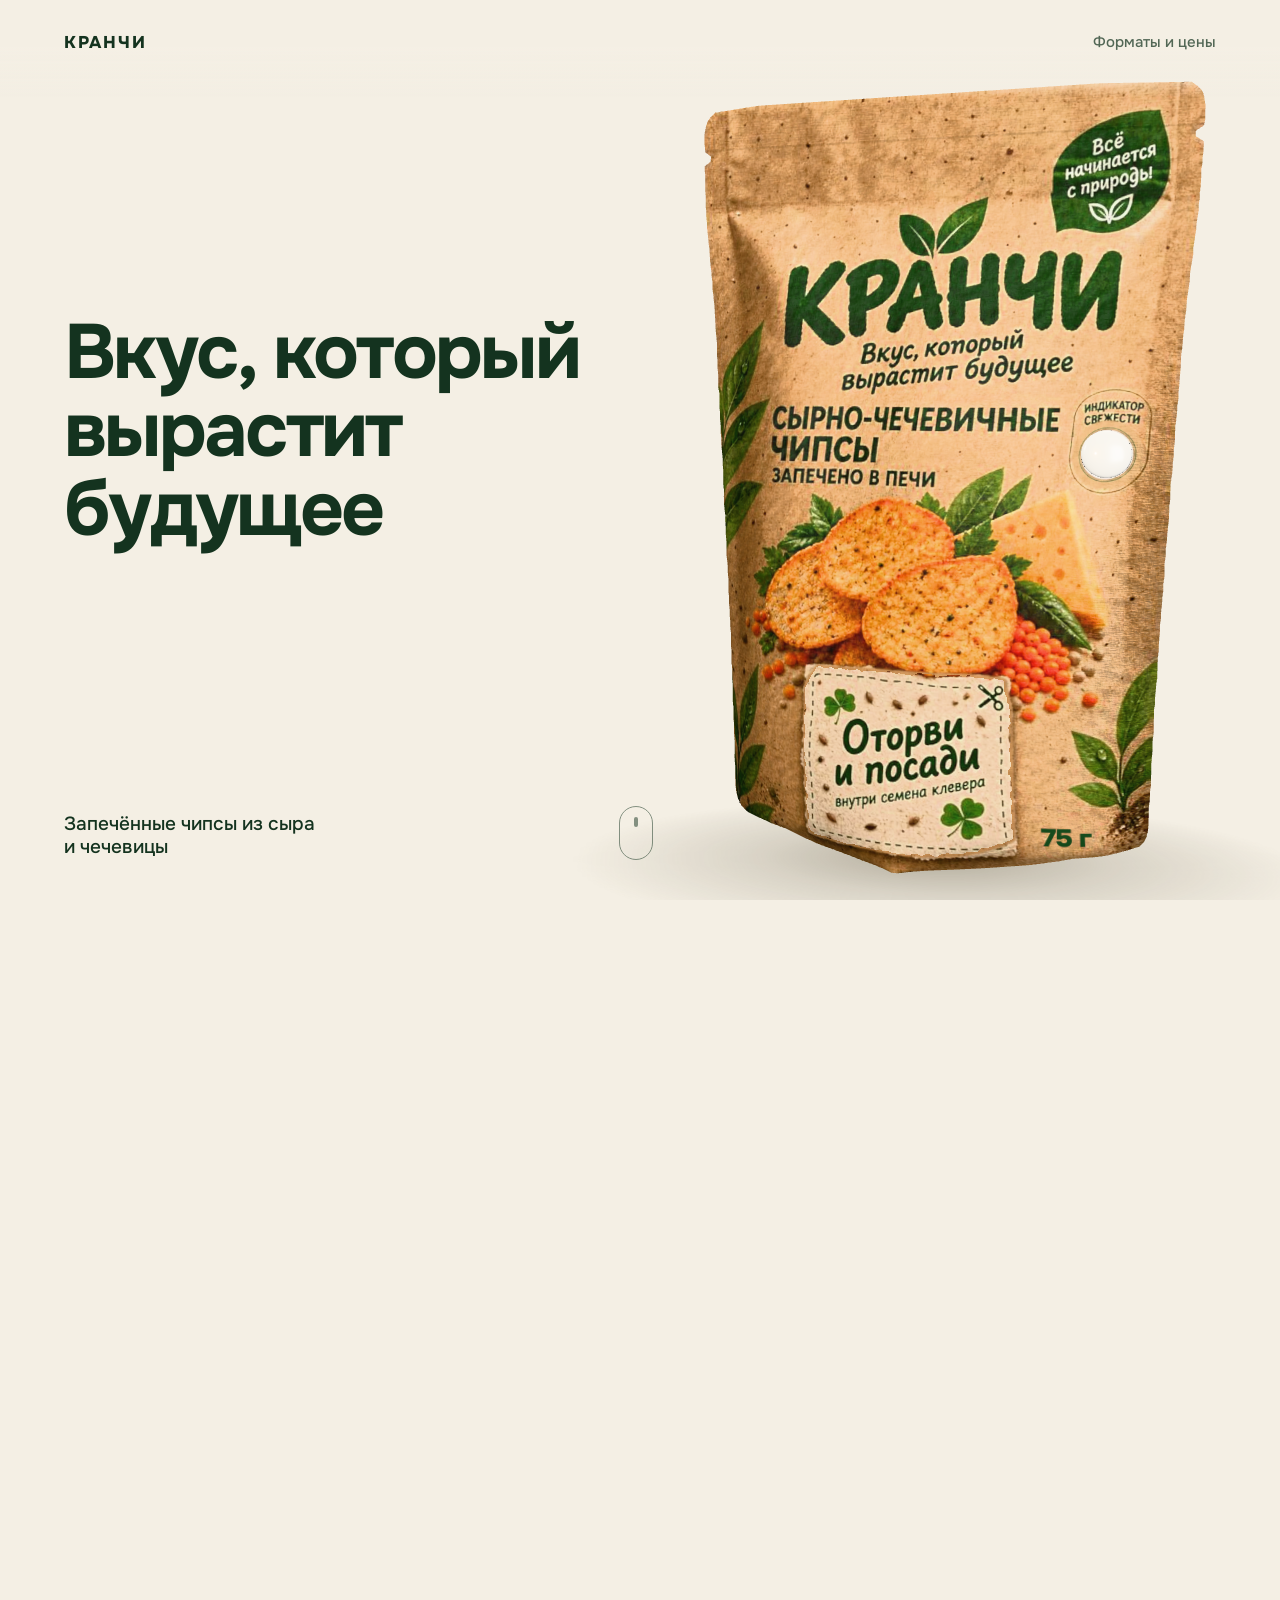
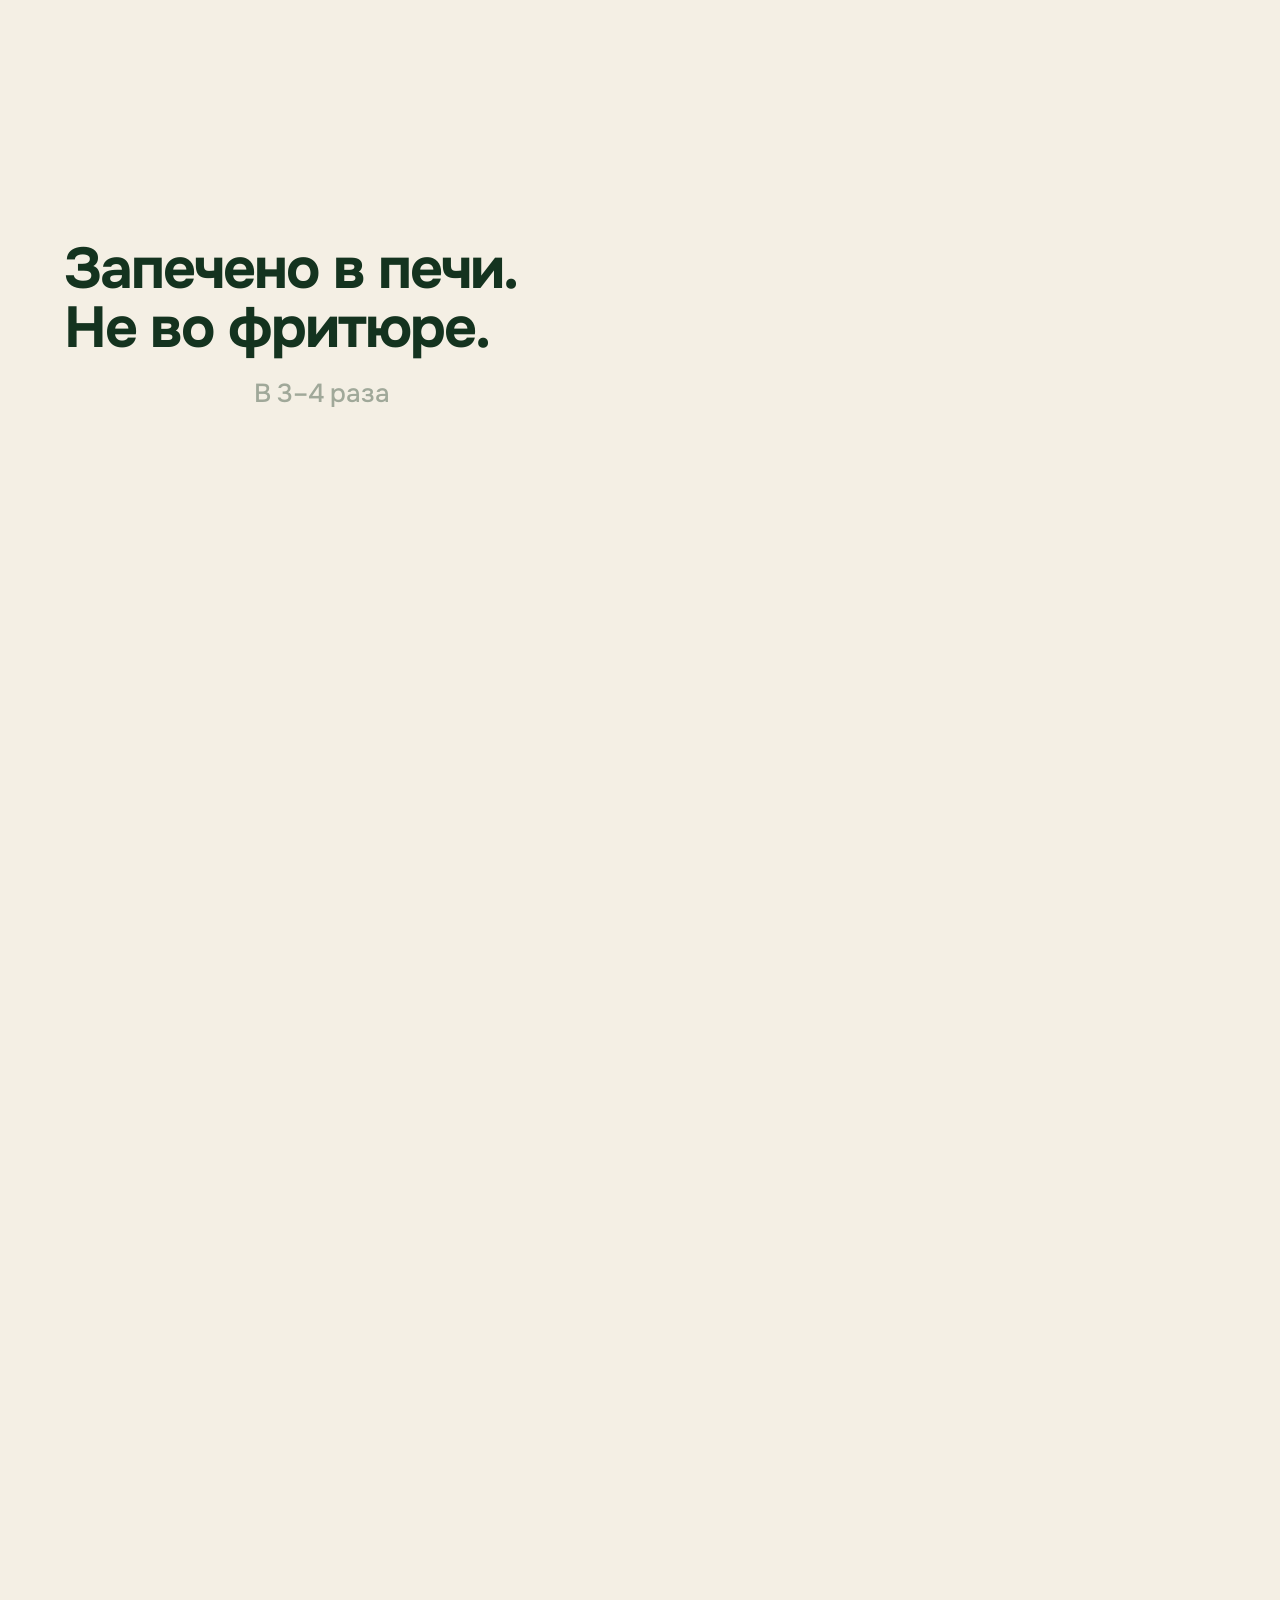
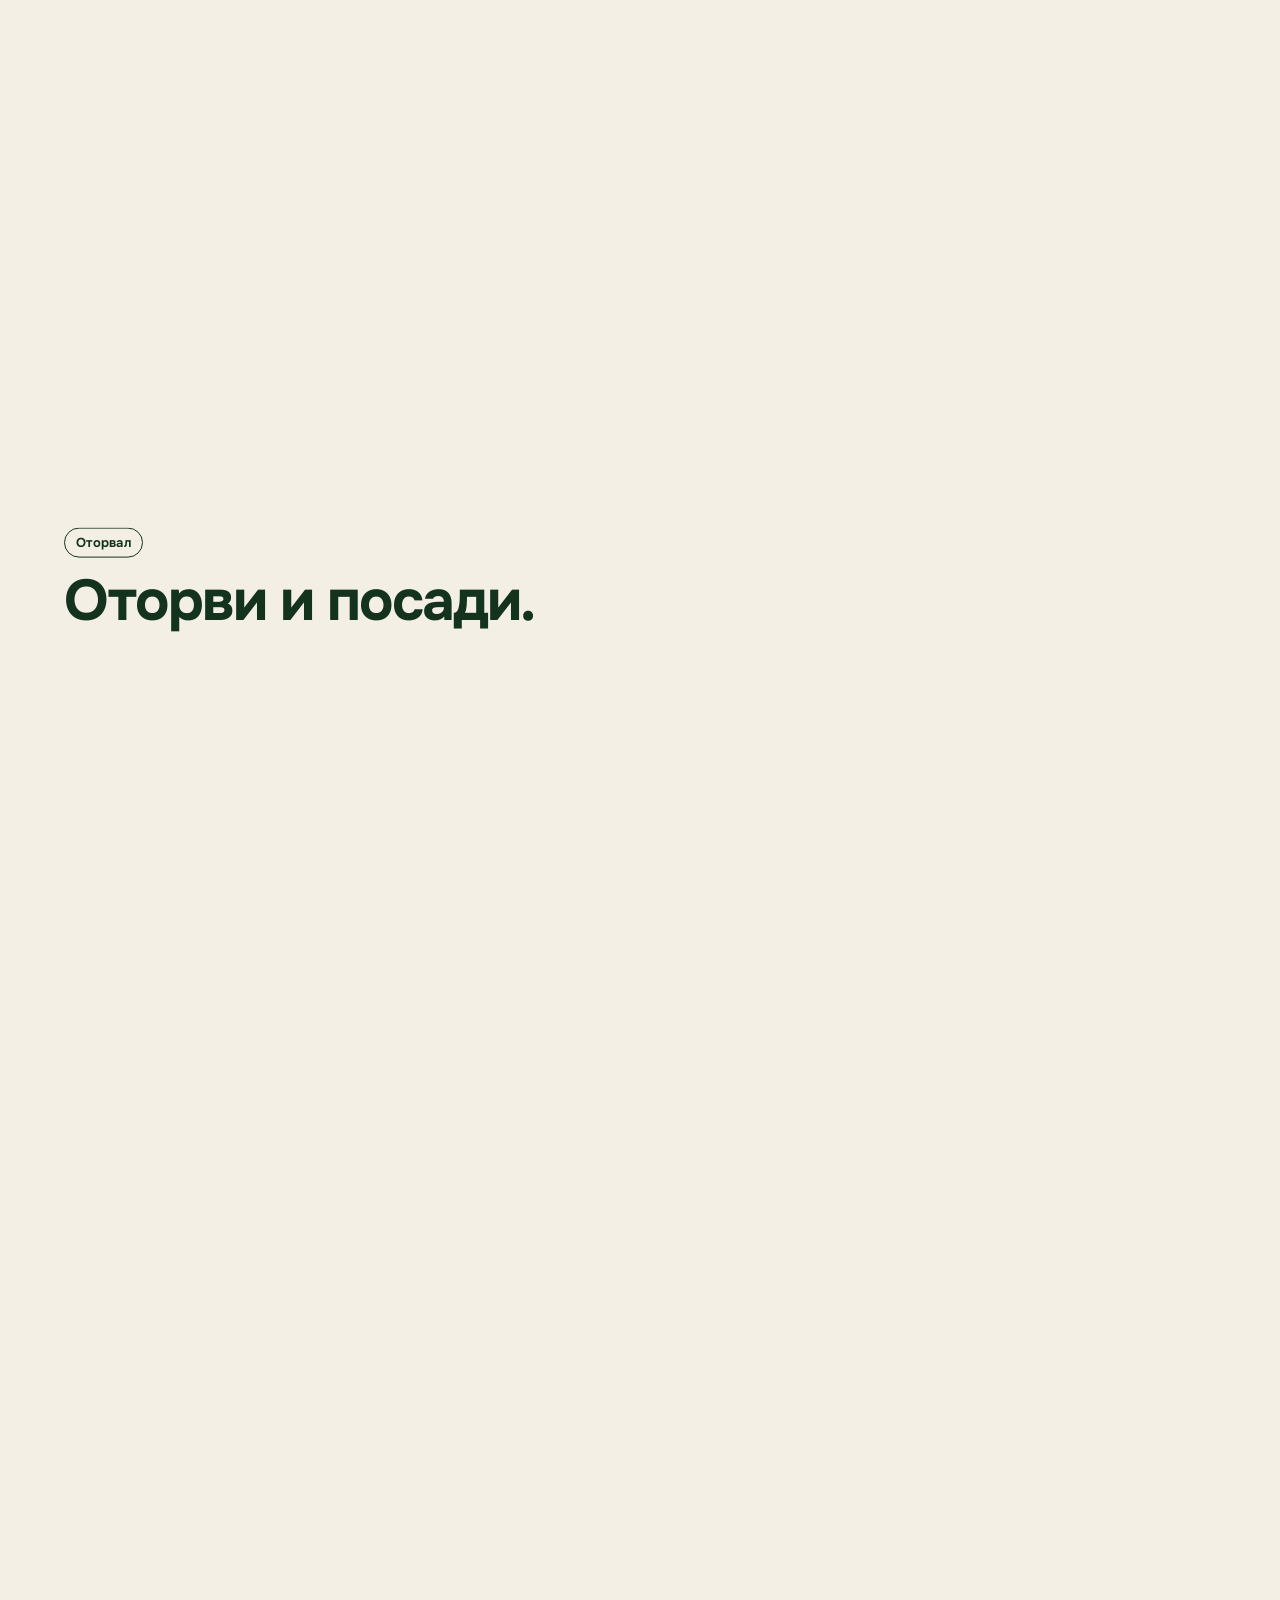
==== index.html @ dfa356ef "Сайт КРАНЧИ для GitHub Pages Co-Authored-By: Claude Opus 5.5 <noreply@anthropic.com> Claude-Session:" ====
<!doctype html>
<html lang="ru">
<head>
  <meta charset="utf-8">
  <meta name="viewport" content="width=device-width, initial-scale=1, viewport-fit=cover">
  <title>КРАНЧИ — запечённые чипсы из сыра и чечевицы</title>
  <meta name="description" content="24 г белка, без фритюра и жирных пальцев. В бумажной пачке с датчиком свежести и ярлыком, из которого вырастает клевер.">
  <meta name="theme-color" content="#f4efe4">
  <meta property="og:title" content="КРАНЧИ — вкус, который вырастит будущее">
  <meta property="og:description" content="Запечённые чипсы из сыра и чечевицы в бумажной пачке, которую можно посадить.">
  <meta property="og:image" content="/assets/share.jpg">
  <meta property="og:type" content="website">
  <link rel="icon" href="/favicon.svg" type="image/svg+xml">
  <link rel="preload" href="/assets/pack.glb" as="fetch" crossorigin>
  <script type="module" crossorigin src="/assets/index-BTGm1yVE.js"></script>
  <link rel="stylesheet" crossorigin href="/assets/index-CE6d73mc.css">
</head>
<body>
  <header class="bar" id="bar">
    <a class="mark" href="#hero" aria-label="КРАНЧИ, в начало">КРАНЧИ</a>
    <a class="bar-link" href="#formats">Форматы и цены</a>
  </header>

  <!-- Text under the canvas: the pack passes in front of it -->
  <canvas id="stage" aria-hidden="true"></canvas>
  <img id="poster" src="/assets/poster.webp" alt="Пачка чипсов КРАНЧИ" width="900" height="1200">

  <main>
    <section class="scene" id="hero" style="--h:165">
      <div class="pin">
        <div class="hero-top" data-t="-1,-1,.62,.95">
          <h1>Вкус, который вырастит будущее</h1>
        </div>
        <div class="hero-bottom" data-t="-1,-1,.62,.95">
          <p>Запечённые чипсы из&nbsp;сыра и&nbsp;чечевицы</p>
          <span class="hint" aria-hidden="true"></span>
        </div>
      </div>
    </section>

    <section class="scene" id="baked" style="--h:330">
      <div class="pin">
        <div class="beat" data-t=".0,.08,.36,.45">
          <h2>Запечено в&nbsp;печи. Не&nbsp;во&nbsp;фритюре.</h2>
          <p>Хрустит как чипсы, а&nbsp;пальцы, телефон и&nbsp;клавиатура остаются чистыми.</p>
        </div>
        <div class="beat" data-t=".52,.62,.94,1">
          <div class="big">24&nbsp;г</div>
          <p class="lead">белка на&nbsp;100&nbsp;г. <span class="nb">В 3–4 раза</span> больше, чем в&nbsp;картофельных чипсах.</p>
          <p class="fine">Чечевичная и&nbsp;кукурузная мука, сырный порошок, сывороточный белок, специи.</p>
        </div>
      </div>
    </section>

    <section class="scene dark" id="fresh" style="--h:290">
      <div class="pin">
        <div class="beat scrim" data-t=".08,.18,.48,.56">
          <h2>Свежесть видно ещё на&nbsp;полке.</h2>
          <p>Датчик на&nbsp;пачке белый, пока она цела.</p>
        </div>
        <div class="beat scrim" data-t=".58,.66,.94,1">
          <h2>Покраснел — не&nbsp;бери.</h2>
          <p>Метка реагирует на&nbsp;кислород: пачка вскрыта или отсырела.</p>
        </div>
      </div>
    </section>

    <section class="scene" id="paper" style="--h:300">
      <div class="pin">
        <div class="beat right" data-t=".04,.14,.44,.52">
          <h2>Бумага вместо плёнки.</h2>
          <p>Крафтовая пачка с&nbsp;покрытием на&nbsp;водной основе. Без пластика и&nbsp;фольги, потом&nbsp;— в&nbsp;макулатуру.</p>
        </div>
        <div class="beat right" data-t=".56,.66,.94,1">
          <h2>Внутри тоже без отходов.</h2>
          <p>Сыворотка и&nbsp;сырная обрезь остаются при&nbsp;варке сыра. Здесь они стали белком.</p>
        </div>
      </div>
    </section>

    <section class="scene" id="plant" style="--h:520">
      <div class="pin">
        <div class="beat scrim" data-t=".02,.07,.17,.21">
          <span class="step">Съел</span>
          <h2>Пачка закончилась. Ярлык&nbsp;— только начинается.</h2>
          <p>Он сделан из&nbsp;бумаги с&nbsp;семенами клевера.</p>
        </div>
        <div class="beat scrim" data-t=".22,.27,.42,.46">
          <span class="step">Оторвал</span>
          <h2>Оторви и&nbsp;посади.</h2>
          <p>Ярлык держится на&nbsp;съёмном клее и&nbsp;снимается целиком.</p>
        </div>
        <div class="beat on-soil" data-t=".5,.55,.68,.72">
          <span class="step">Посадил</span>
          <h2>Немного земли и&nbsp;воды.</h2>
          <p>Подойдёт горшок на&nbsp;подоконнике или клумба во&nbsp;дворе.</p>
        </div>
        <div class="beat on-soil" data-t=".76,.82,.97,1">
          <span class="step">Вырастил</span>
          <h2>Через 7–10 дней&nbsp;— клевер.</h2>
          <p>Прорастает 25–50% семян.</p>
        </div>
      </div>
    </section>

    <section class="scene" id="formats" style="--h:190">
      <div class="pin">
        <div class="beat formats" data-t=".1,.2,.9,1">
          <h2>Три размера под&nbsp;любой голод.</h2>
          <ul class="sizes">
            <li><b>75&nbsp;г</b><span>На&nbsp;компанию</span><em>119–129&nbsp;₽</em></li>
            <li class="main"><b>50&nbsp;г</b><span>Для себя</span><em>89–95&nbsp;₽</em></li>
            <li><b>30&nbsp;г</b><span>На&nbsp;ходу</span><em>65–70&nbsp;₽</em></li>
          </ul>
          <p class="fine">Планируемая цена на&nbsp;полке.</p>
        </div>
      </div>
    </section>

    <section class="scene dark" id="final" style="--h:130">
      <div class="pin">
        <div class="beat final" data-t=".0,.3,2,2">
          <h2>На&nbsp;полках с&nbsp;марта&nbsp;2027.</h2>
          <p>Сначала&nbsp;— магазин «ЭкоНивы» в&nbsp;Волосово и&nbsp;экспресс-доставка. Потом «ВкусВилл», «Перекрёсток» и&nbsp;«Лента».</p>
          <a class="cta" href="https://forms.gle/zciZxoH7PoULFjAj9" target="_blank" rel="noopener">Купили бы? Расскажите нам</a>
        </div>
        <footer class="foot">КРАНЧИ&nbsp;— проект команды для&nbsp;кейса ГК&nbsp;«ЭкоНива». Сроки и&nbsp;цены&nbsp;— план.</footer>
      </div>
    </section>
  </main>
</body>
</html>
---- assets/index-CE6d73mc.css ----
@font-face{font-family:Onest Variable;font-style:normal;font-display:swap;font-weight:100 900;src:url([data-uri]) format("woff2-variations");unicode-range:U+0460-052F,U+1C80-1C88,U+20B4,U+2DE0-2DFF,U+A640-A69F,U+FE2E-FE2F}@font-face{font-family:Onest Variable;font-style:normal;font-display:swap;font-weight:100 900;src:url(/assets/onest-cyrillic-wght-normal-CiQTuMoU.woff2) format("woff2-variations");unicode-range:U+0301,U+0400-045F,U+0490-0491,U+04B0-04B1,U+2116}@font-face{font-family:Onest Variable;font-style:normal;font-display:swap;font-weight:100 900;src:url(/assets/onest-latin-ext-wght-normal-0BME-IPC.woff2) format("woff2-variations");unicode-range:U+0100-02AF,U+0304,U+0308,U+0329,U+1E00-1E9F,U+1EF2-1EFF,U+2020,U+20A0-20AB,U+20AD-20C0,U+2113,U+2C60-2C7F,U+A720-A7FF}@font-face{font-family:Onest Variable;font-style:normal;font-display:swap;font-weight:100 900;src:url(/assets/onest-latin-wght-normal-DJzCSW5i.woff2) format("woff2-variations");unicode-range:U+0000-00FF,U+0131,U+0152-0153,U+02BB-02BC,U+02C6,U+02DA,U+02DC,U+0304,U+0308,U+0329,U+2000-206F,U+2074,U+20AC,U+2122,U+2191,U+2193,U+2212,U+2215,U+FEFF,U+FFFD}:root{--bg: #f4efe4;--ink: #14331f;--ink-soft: rgba(20, 51, 31, .68);--cream: #f6f1e6;--cream-soft: rgba(246, 241, 230, .72);--gutter: 24px}*{box-sizing:border-box;margin:0;padding:0}html{-webkit-text-size-adjust:100%;scroll-behavior:smooth;background:var(--bg)}::-webkit-scrollbar{width:6px;height:6px;background:transparent}::-webkit-scrollbar-track{background:transparent}::-webkit-scrollbar-thumb{background:#80807680;border-radius:6px}::-webkit-scrollbar-thumb:hover{background:#808076cc}@supports not selector(::-webkit-scrollbar){html{scrollbar-width:thin;scrollbar-color:rgba(128,128,118,.5) transparent}}body{background:var(--bg);color:var(--ink);font-family:Onest Variable,system-ui,-apple-system,Segoe UI,sans-serif;font-size:17px;line-height:1.42;-webkit-font-smoothing:antialiased;overflow-x:clip}a{color:inherit}#stage,#poster{position:fixed;top:0;right:0;bottom:0;left:0;width:100%;height:100lvh;z-index:1;pointer-events:none}#stage{opacity:0;transition:opacity .5s}.ready #stage{opacity:1}#poster{object-fit:contain;object-position:50% 62%;padding:30vh 12vw 16vh;transition:opacity .5s}.ready #poster{opacity:0}main{position:relative;z-index:2}.scene{position:relative;height:calc(var(--h) * 1lvh);color:var(--ink)}.scene.dark{color:var(--cream)}.pin{position:sticky;top:0;height:100svh}.stepper,.stepper body{overscroll-behavior:none}.stepper{scroll-behavior:auto}.stepper .pin,.stepper #stage{height:100dvh}.bar{position:fixed;z-index:3;top:0;left:0;right:0;display:flex;justify-content:space-between;align-items:center;padding:max(16px,env(safe-area-inset-top)) var(--gutter) 12px;color:var(--ink);transition:color .4s}.bar.on-dark{color:var(--cream)}.bar:before{content:"";position:absolute;z-index:-1;top:0;right:0;bottom:-26px;left:0;background:linear-gradient(to bottom,var(--bg) 48%,transparent);pointer-events:none}.nb{white-space:nowrap}.mark{font-weight:800;font-size:15px;letter-spacing:.1em;text-decoration:none}.bar-link{font-size:14px;font-weight:500;text-decoration:none;opacity:.72;padding:6px 0}@media (hover: hover){.bar-link:hover{opacity:1}}h1,h2{font-weight:700;letter-spacing:-.035em;line-height:1.02;text-wrap:balance}h1{font-size:clamp(38px,11.2vw,64px)}h2{font-size:clamp(33px,9.2vw,52px)}.big{font-size:clamp(104px,34vw,170px);font-weight:800;letter-spacing:-.055em;line-height:.9;margin-left:-.03em}.lead{font-size:20px;font-weight:500;line-height:1.28;letter-spacing:-.01em;margin-top:12px;text-wrap:balance}.fine{font-size:13.5px;line-height:1.35;margin-top:12px;opacity:.62}.hero-top,.hero-bottom,.beat{will-change:opacity,transform}.hero-top{position:absolute;left:var(--gutter);right:var(--gutter);top:calc(max(16px,env(safe-area-inset-top)) + 54px)}.hero-bottom{position:absolute;left:var(--gutter);right:var(--gutter);bottom:calc(env(safe-area-inset-bottom) + 22px);display:flex;justify-content:space-between;align-items:flex-end;gap:20px}.hero-bottom p{font-size:16px;font-weight:500;line-height:1.25;max-width:13.5em}.hint{flex:none;width:34px;height:54px;border:1.5px solid currentColor;border-radius:18px;opacity:.5;position:relative}.hint:after{content:"";position:absolute;left:50%;top:10px;width:4px;height:10px;margin-left:-2px;border-radius:2px;background:currentColor;animation:hint 1.9s cubic-bezier(.6,0,.3,1) infinite}@keyframes hint{0%{transform:translateY(0);opacity:0}25%{opacity:1}80%{transform:translateY(20px);opacity:0}to{transform:translateY(20px);opacity:0}}.beat{position:absolute;left:var(--gutter);right:var(--gutter);bottom:calc(env(safe-area-inset-bottom) + 30px);opacity:0;visibility:hidden}.beat p:not(.lead,.fine){margin-top:12px;font-size:17px;max-width:26em;text-wrap:pretty;opacity:.78}.beat.scrim:before{content:"";position:absolute;z-index:-1;left:calc(var(--gutter) * -1);right:calc(var(--gutter) * -1);top:-110px;bottom:-200px;background:linear-gradient(to bottom,transparent,var(--bg) 110px);pointer-events:none}.beat>*{opacity:var(--text, 1)}.beat p:not(.lead,.fine){opacity:calc(var(--text, 1) * .78)}.beat .fine{opacity:calc(var(--text, 1) * .62)}.beat.on-soil{color:var(--cream)}.step{display:inline-block;font-size:13px;font-weight:650;letter-spacing:.02em;padding:5px 11px;border-radius:99px;border:1.5px solid currentColor;margin-bottom:14px}.sizes{list-style:none;display:grid;grid-template-columns:1fr 1fr 1fr;gap:8px;margin-top:18px}.sizes li{display:flex;flex-direction:column;gap:2px;padding:12px 11px;border-radius:14px;background:#14331f0f}.sizes li.main{background:var(--ink);color:var(--cream)}.sizes b{font-size:22px;font-weight:750;letter-spacing:-.03em}.sizes span{font-size:12.5px;line-height:1.2;opacity:.75;min-height:2.4em}.sizes em{font-style:normal;font-size:14px;font-weight:650;letter-spacing:-.01em;white-space:nowrap}.formats .fine{margin-top:10px}.final{bottom:calc(env(safe-area-inset-bottom) + 66px)}.cta{display:inline-block;margin-top:20px;padding:15px 22px;border-radius:99px;background:var(--cream);color:var(--ink);font-weight:650;font-size:16px;text-decoration:none;transition:transform .25s cubic-bezier(.2,.8,.2,1)}@media (hover: hover){.cta:hover{transform:scale(1.04)}}.cta:active{transform:scale(.97)}.foot{position:absolute;left:var(--gutter);right:var(--gutter);bottom:calc(env(safe-area-inset-bottom) + 18px);font-size:12px;line-height:1.3;opacity:.5}@media (min-aspect-ratio: 1/1) and (min-width: 760px){:root{--gutter: 5vw}.pin{overflow:clip}body{font-size:19px}.mark{font-size:17px}.bar{padding-top:26px}.bar-link{font-size:15px}h1{font-size:clamp(56px,6vw,104px)}h2{font-size:clamp(44px,4.5vw,78px)}.big{font-size:clamp(130px,15vw,260px)}.lead{font-size:26px;max-width:18em}.fine{font-size:15px;max-width:30em}.hero-top{top:50%;right:auto;width:46vw;translate:0 -58%}.hero-bottom{right:auto;width:46vw;bottom:40px}.hero-bottom p{font-size:19px}.beat{top:50%;bottom:auto;right:auto;width:40vw;translate:0 -50%}.beat.right{left:auto;right:var(--gutter)}.beat.on-soil{color:var(--ink)}.beat p:not(.lead,.fine){font-size:21px}.beat.scrim:before{top:-100vh;bottom:-100vh;left:calc(var(--gutter) * -1);right:-14vw;background:linear-gradient(to right,var(--bg) 62%,transparent)}.formats{width:40vw}.sizes{gap:12px;margin-top:30px}.sizes li{padding:18px 16px;border-radius:18px}.sizes b{font-size:32px}.sizes span{font-size:15px;min-height:0}.sizes em{font-size:17px}.final{width:42vw}.cta{font-size:18px;padding:18px 28px;margin-top:30px}.foot{font-size:13px;bottom:26px}}@media (prefers-reduced-motion: reduce){html{scroll-behavior:auto}.hint:after{animation:none}}
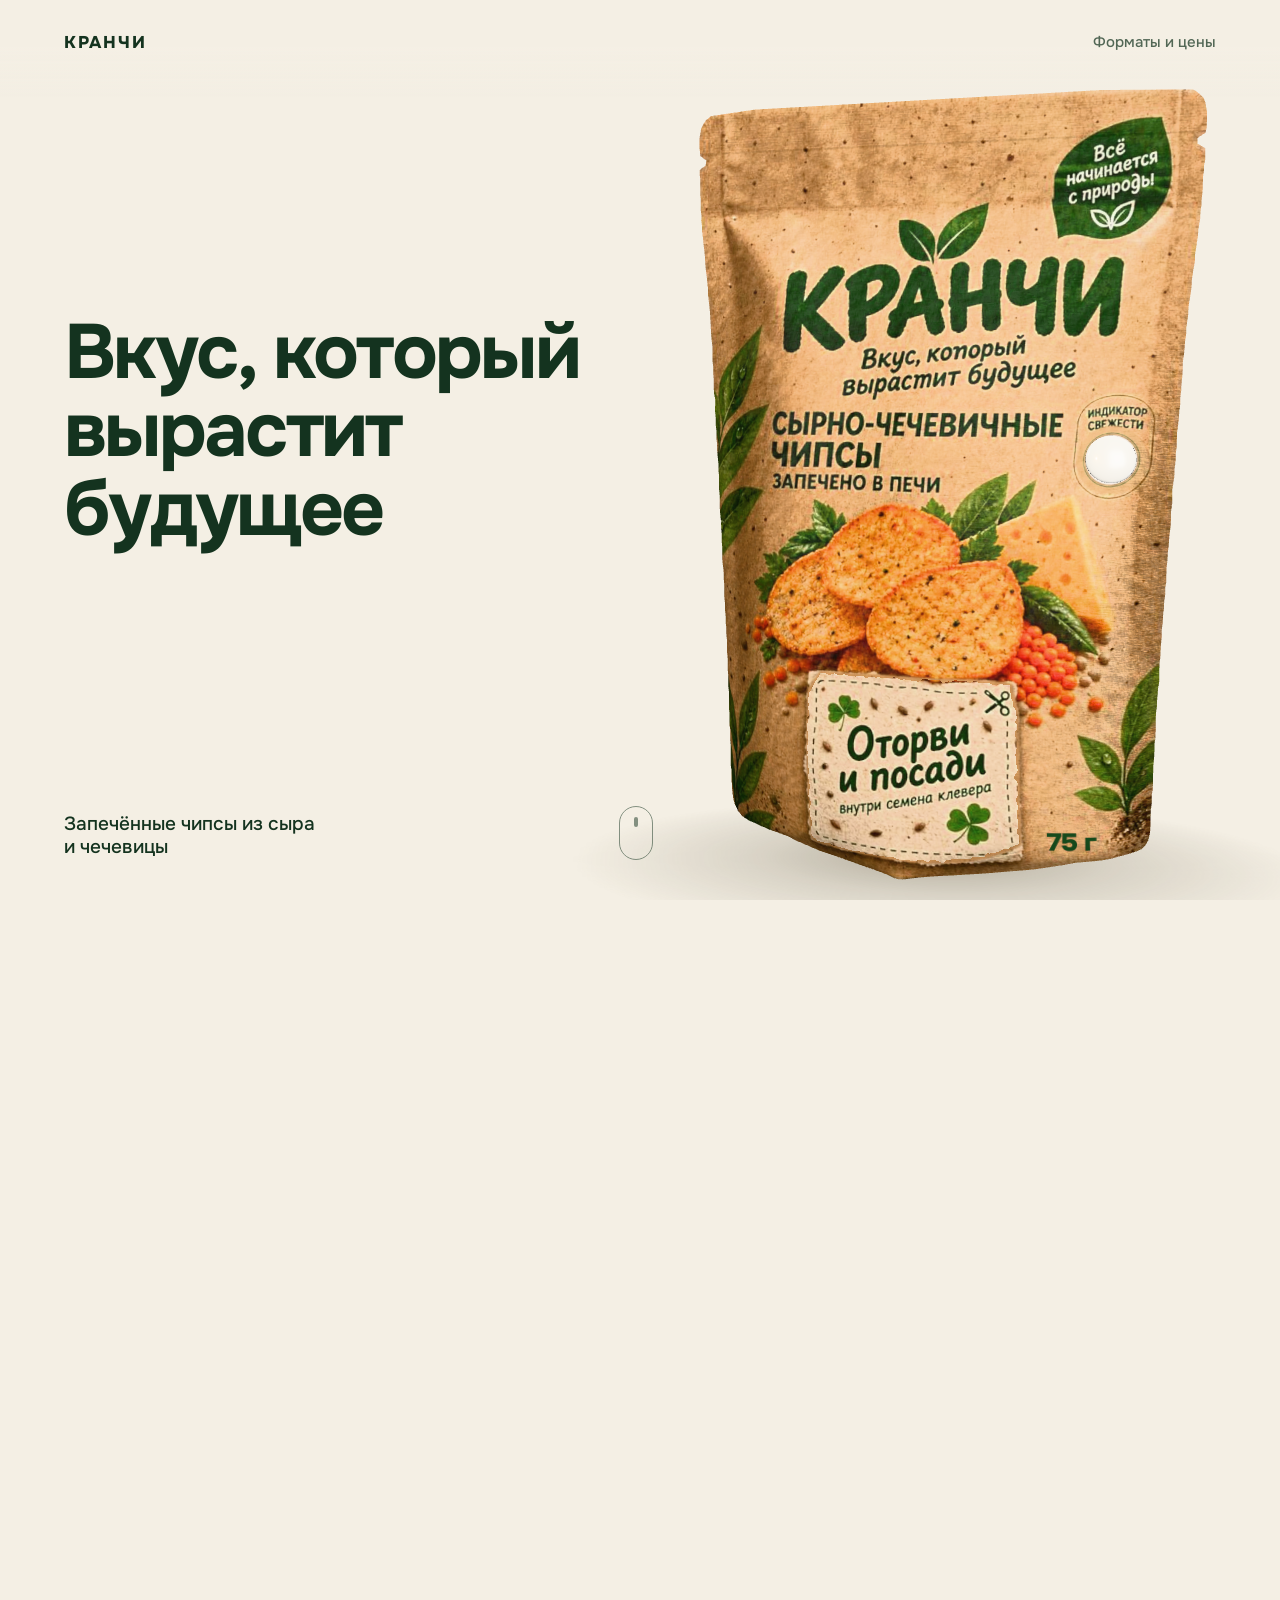
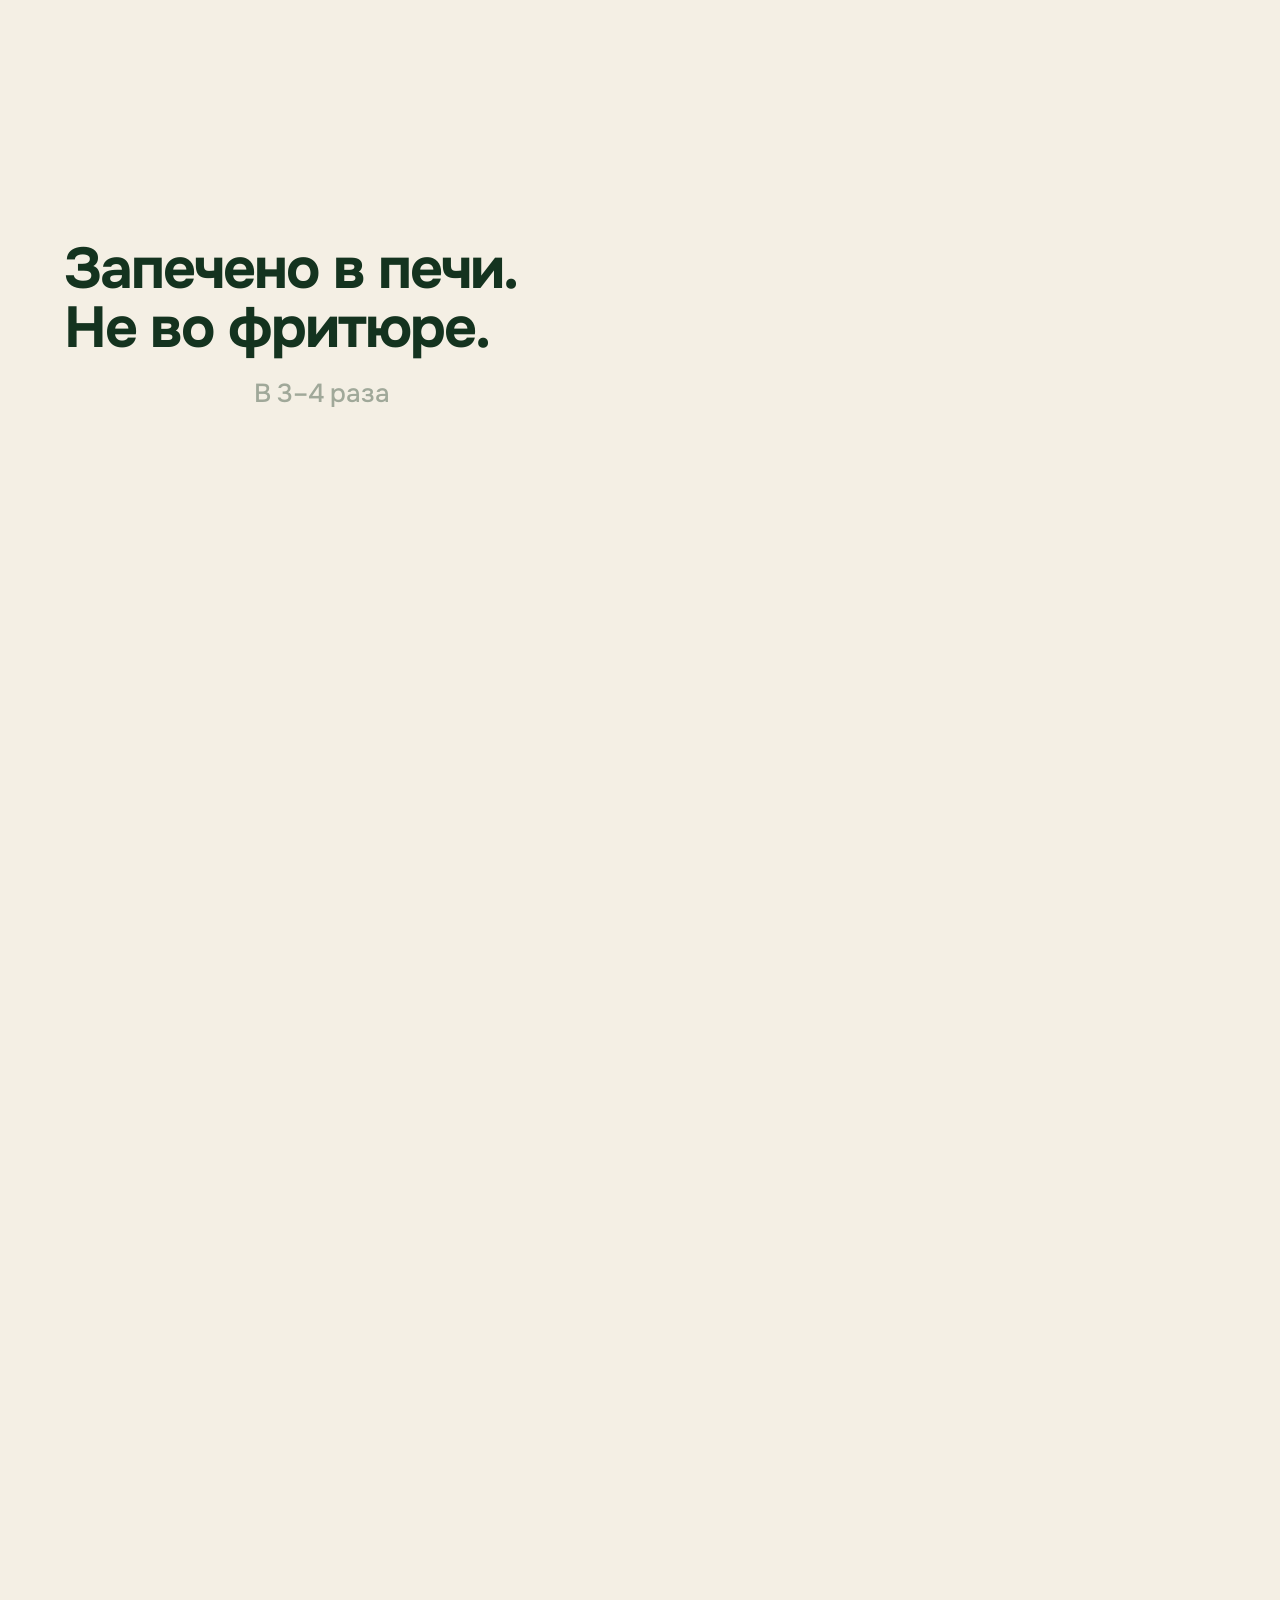
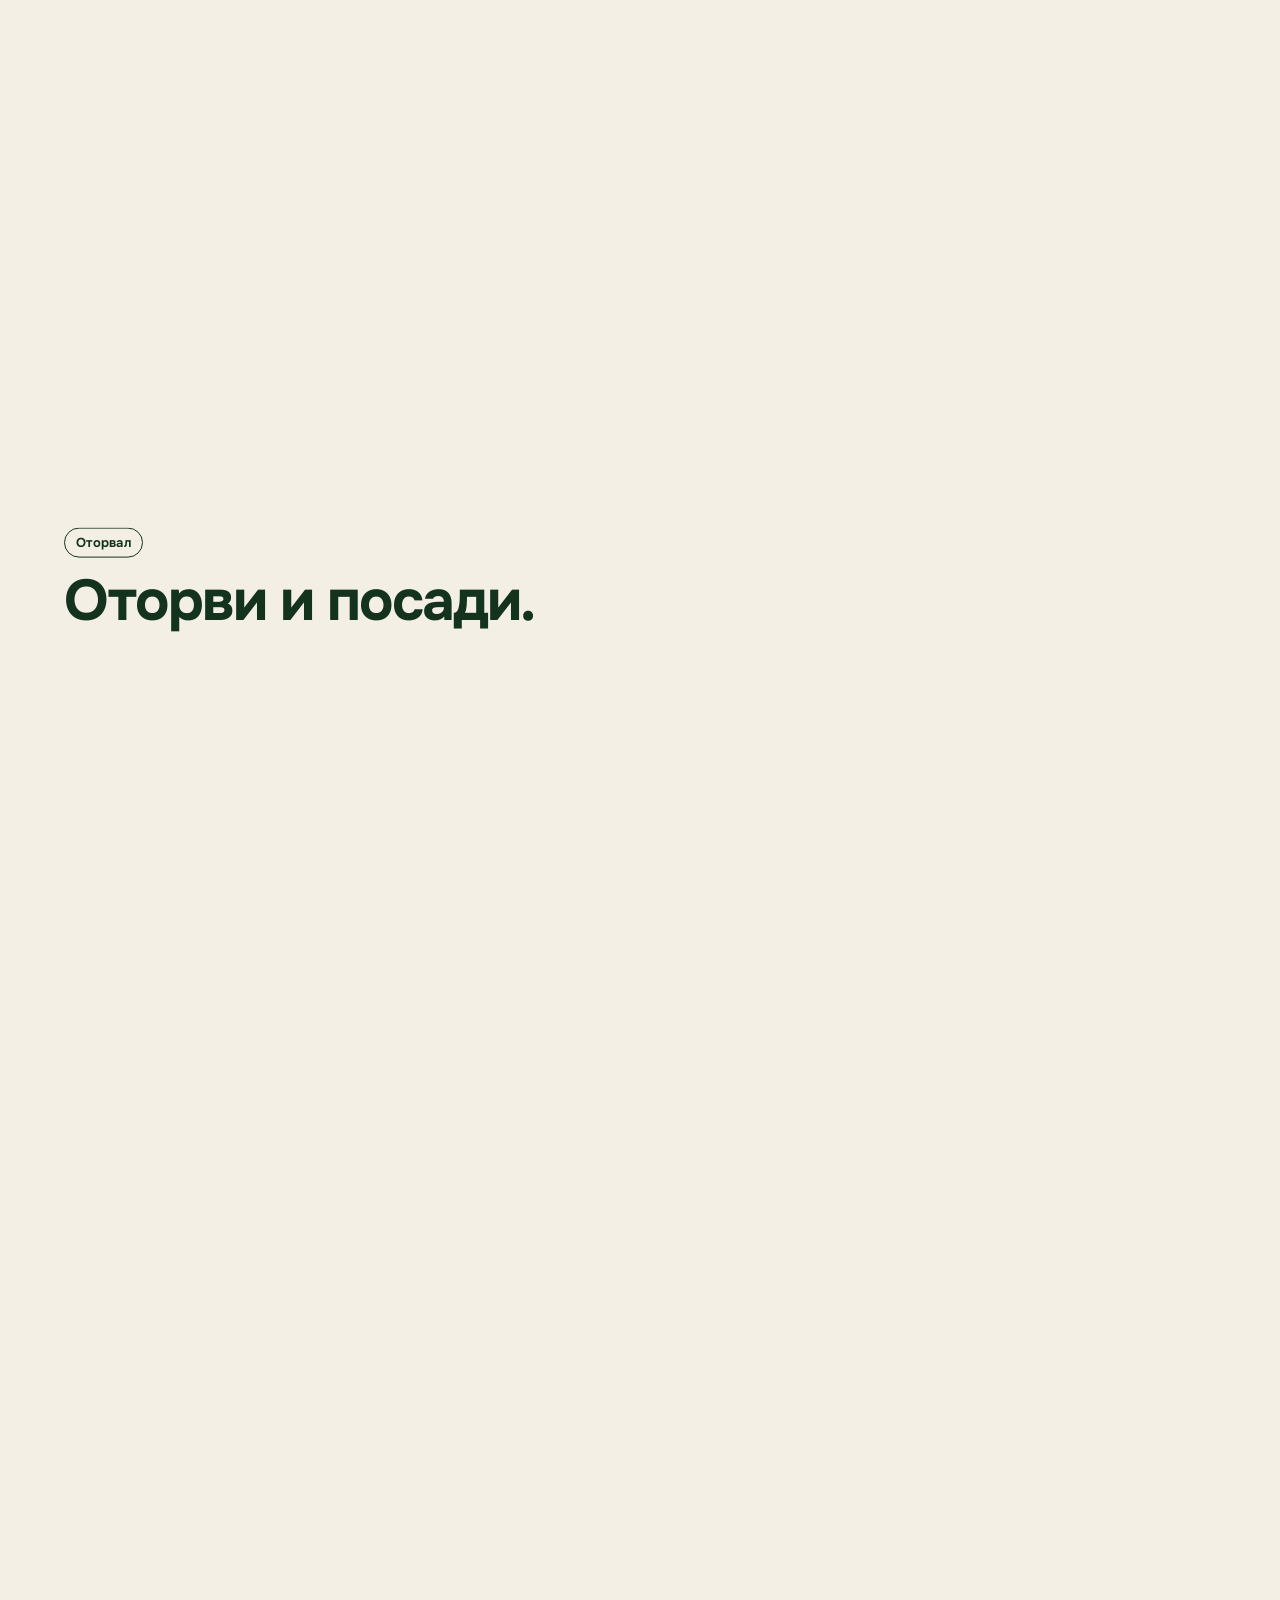
==== commit 3d372662: "Клевер помещается в экран телефона; всходы 2–4 недели Co-Authored-By: Claude Opus 5.5 <noreply@anthr" ====
--- a/index.html
+++ b/index.html
@@ -12,7 +12,7 @@
   <meta property="og:type" content="website">
   <link rel="icon" href="/favicon.svg" type="image/svg+xml">
   <link rel="preload" href="/assets/pack.glb" as="fetch" crossorigin>
-  <script type="module" crossorigin src="/assets/index-BTGm1yVE.js"></script>
+  <script type="module" crossorigin src="/assets/index-DdPQuW-D.js"></script>
   <link rel="stylesheet" crossorigin href="/assets/index-CE6d73mc.css">
 </head>
 <body>
@@ -97,7 +97,7 @@
         </div>
         <div class="beat on-soil" data-t=".76,.82,.97,1">
           <span class="step">Вырастил</span>
-          <h2>Через 7–10 дней&nbsp;— клевер.</h2>
+          <h2>Через 2–4 недели&nbsp;— клевер.</h2>
           <p>Прорастает 25–50% семян.</p>
         </div>
       </div>
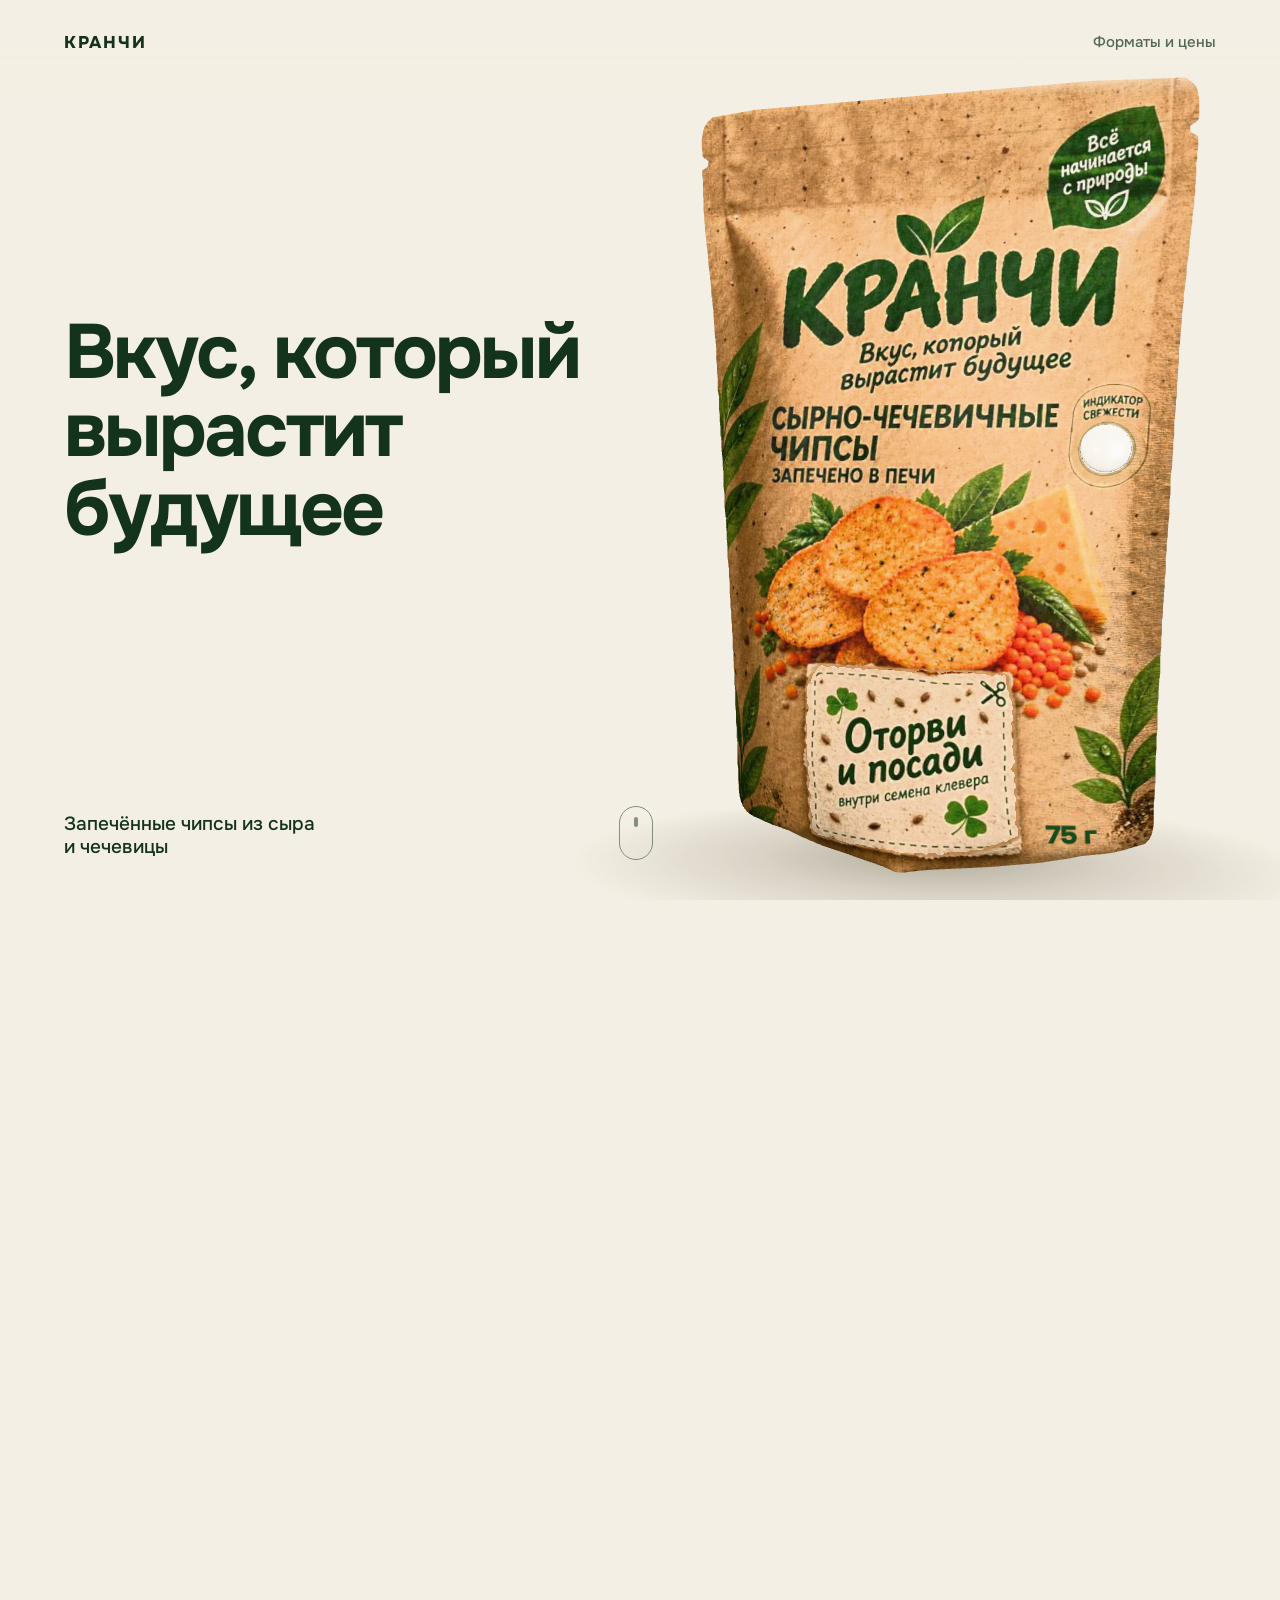
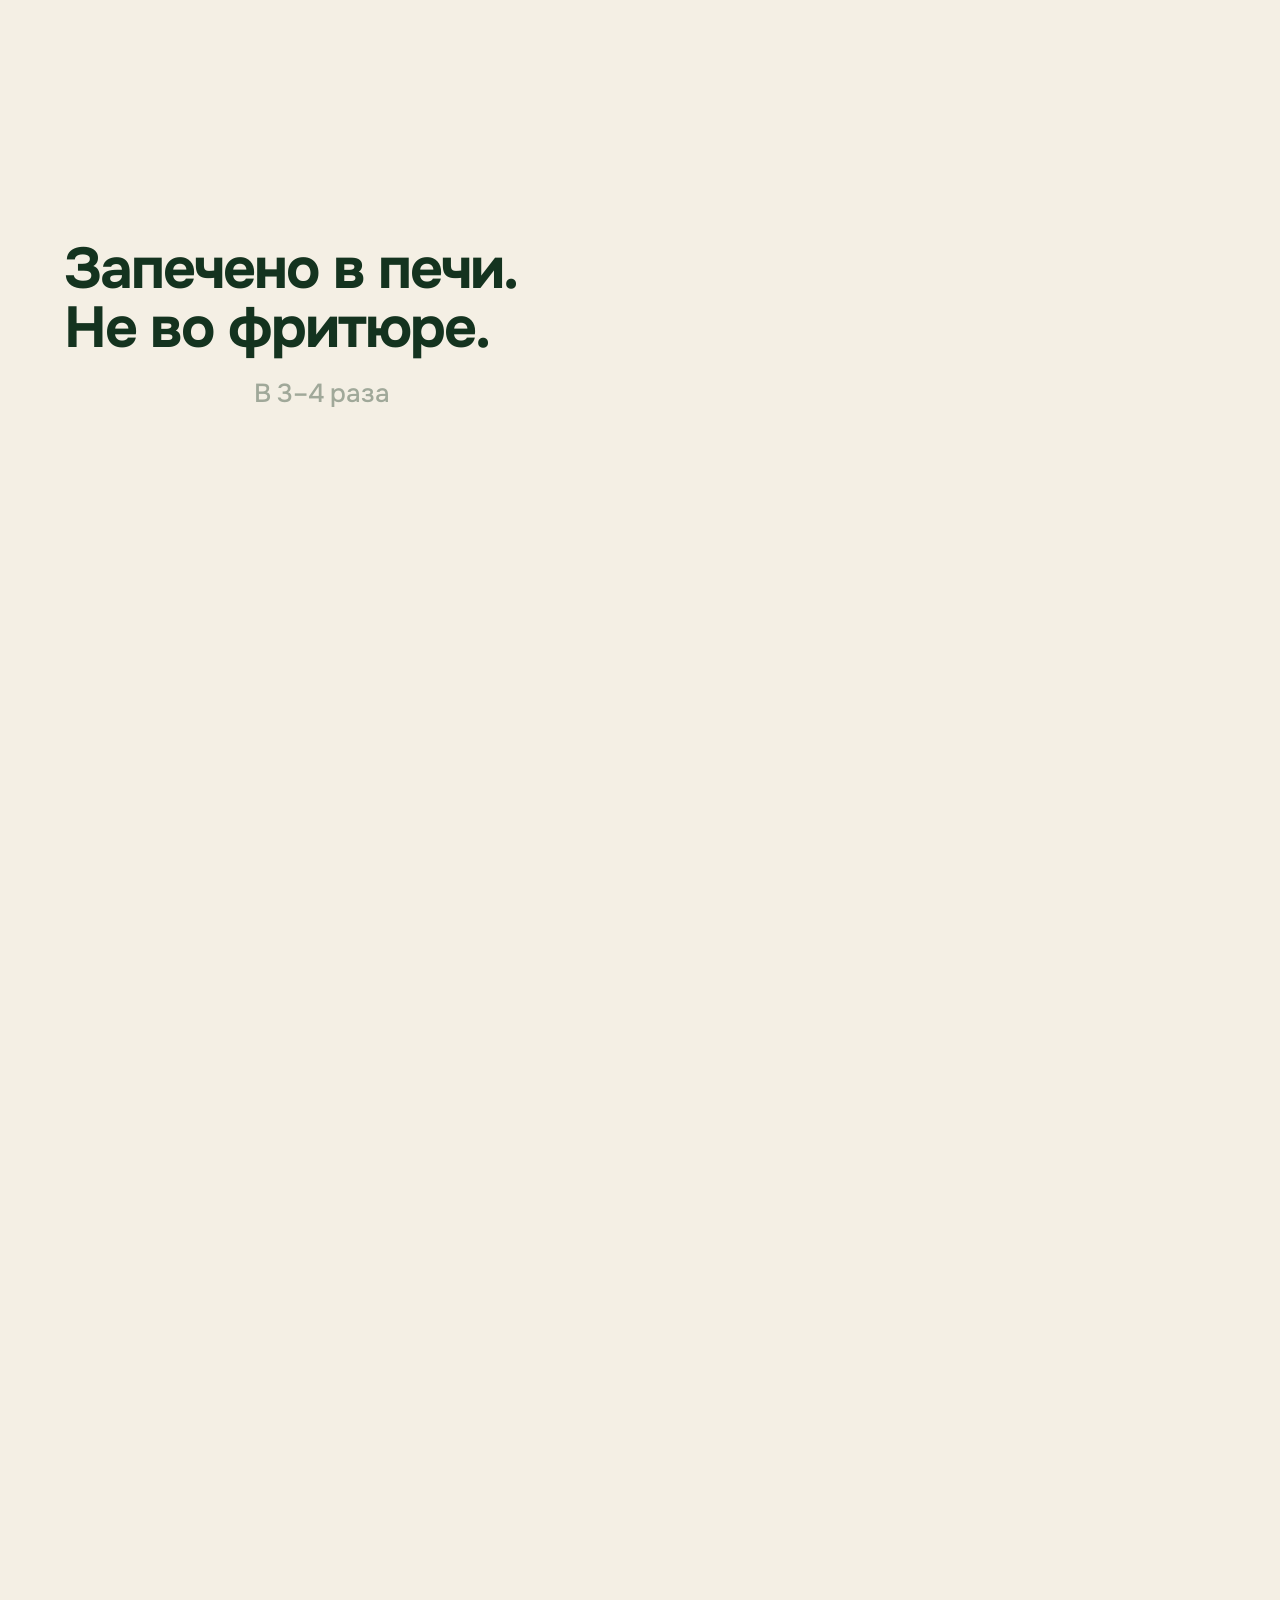
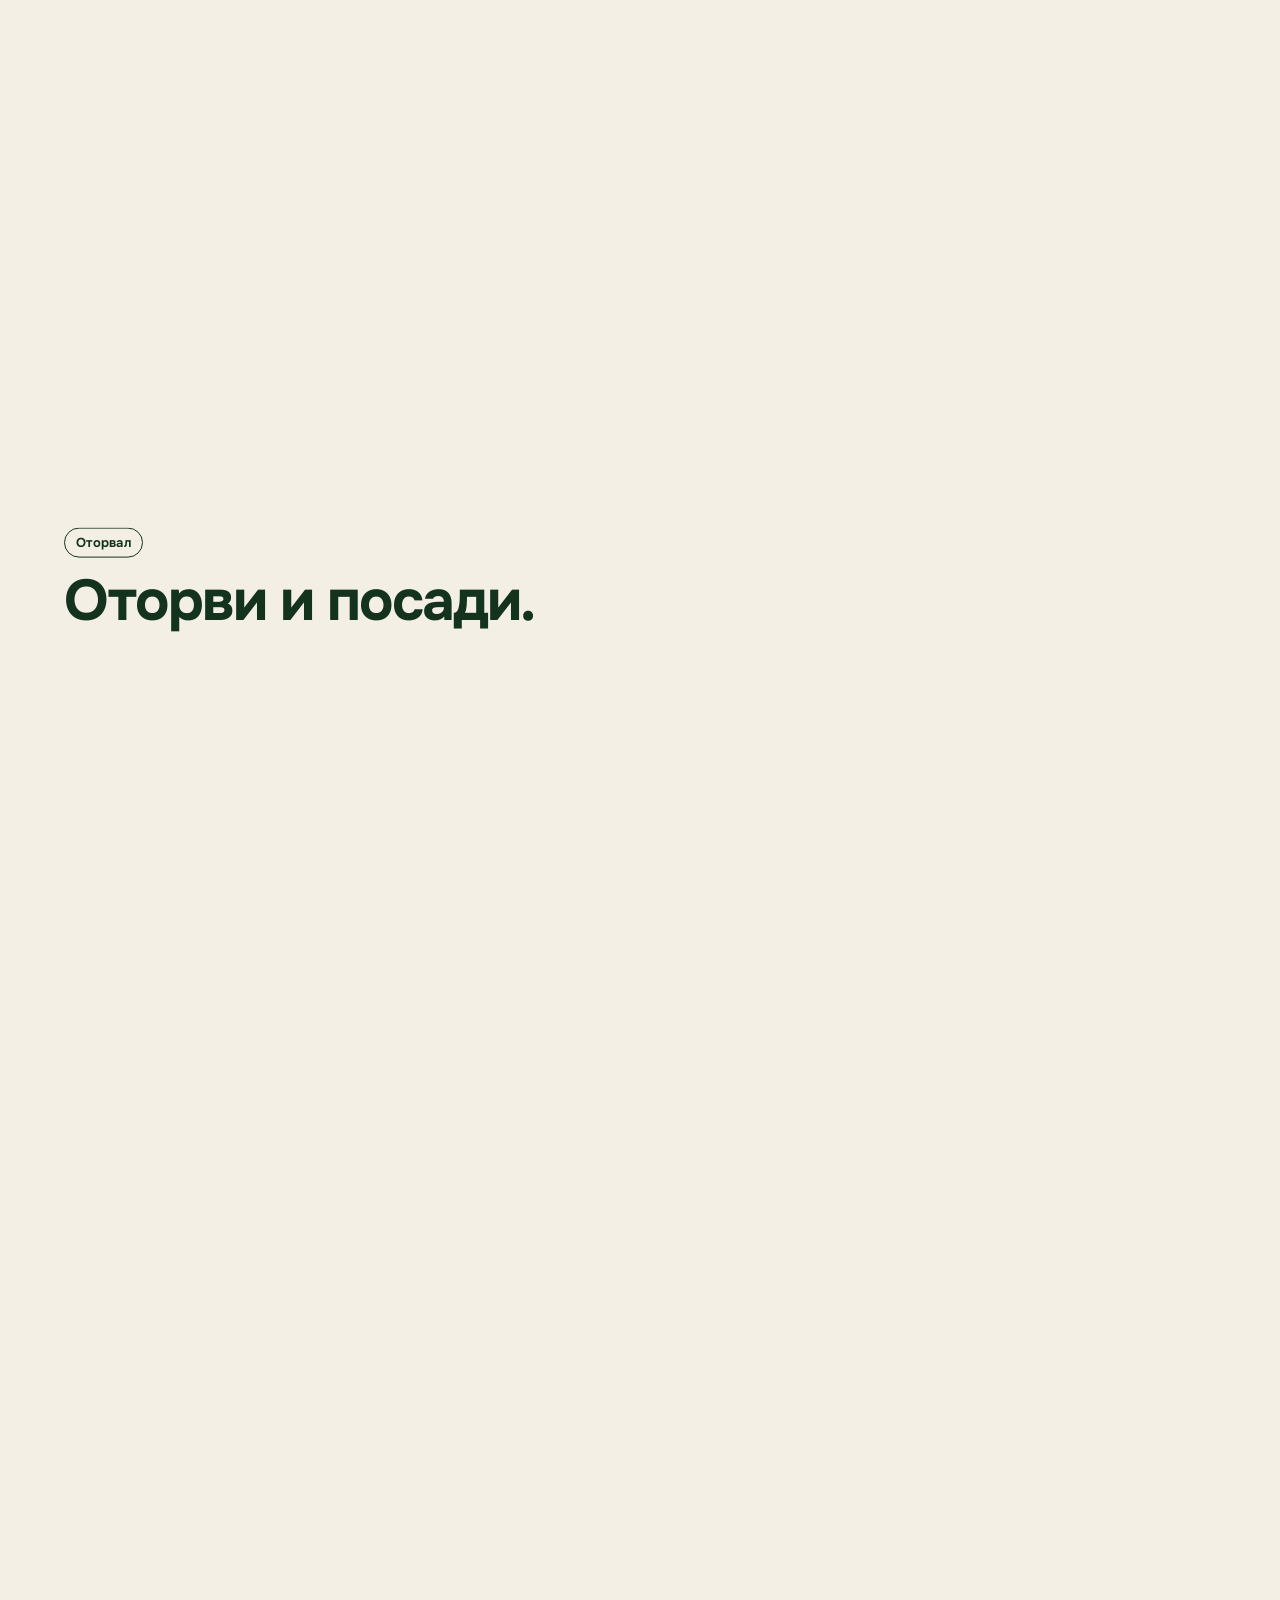
==== commit ac865cb6: "Клевер с запасом помещается в экран телефона Co-Authored-By: Claude Opus 5.5 <noreply@anthropic.com>" ====
--- a/index.html
+++ b/index.html
@@ -12,7 +12,7 @@
   <meta property="og:type" content="website">
   <link rel="icon" href="/favicon.svg" type="image/svg+xml">
   <link rel="preload" href="/assets/pack.glb" as="fetch" crossorigin>
-  <script type="module" crossorigin src="/assets/index-DdPQuW-D.js"></script>
+  <script type="module" crossorigin src="/assets/index-DNnmx-Md.js"></script>
   <link rel="stylesheet" crossorigin href="/assets/index-CE6d73mc.css">
 </head>
 <body>
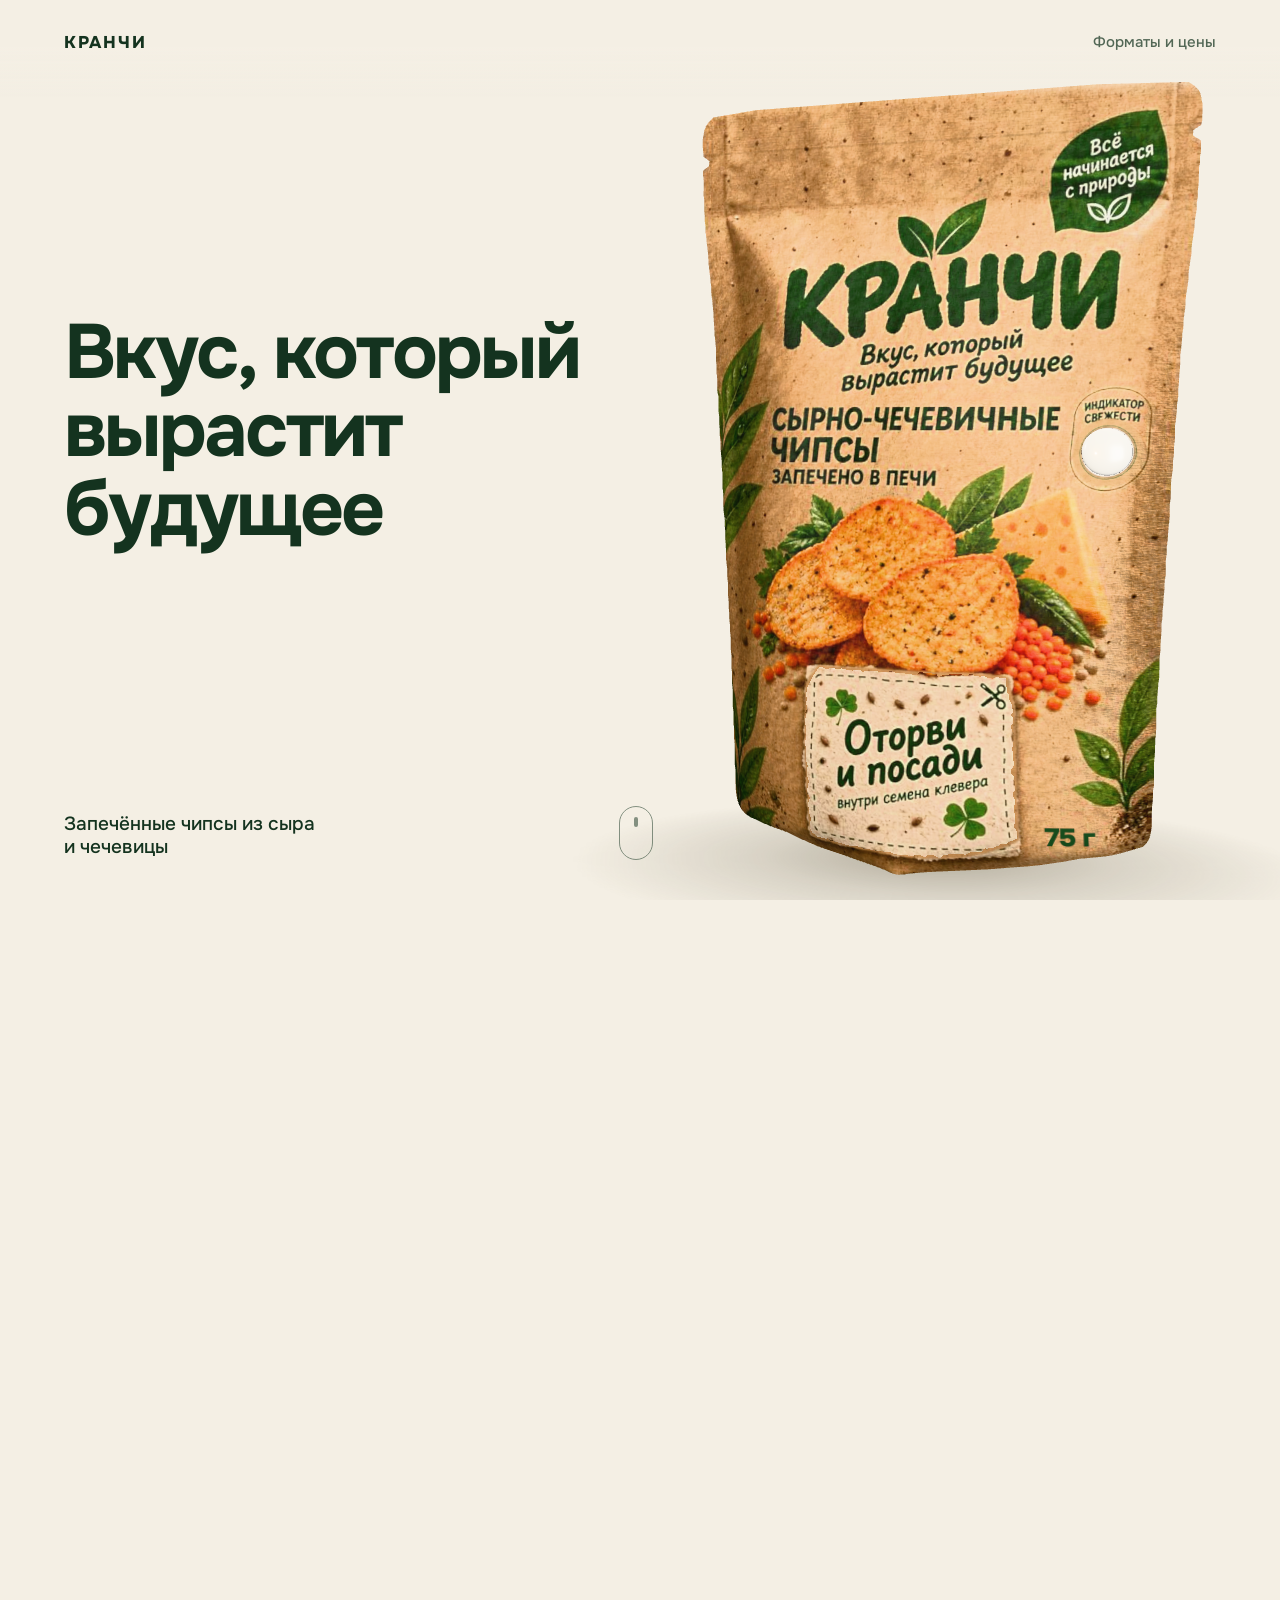
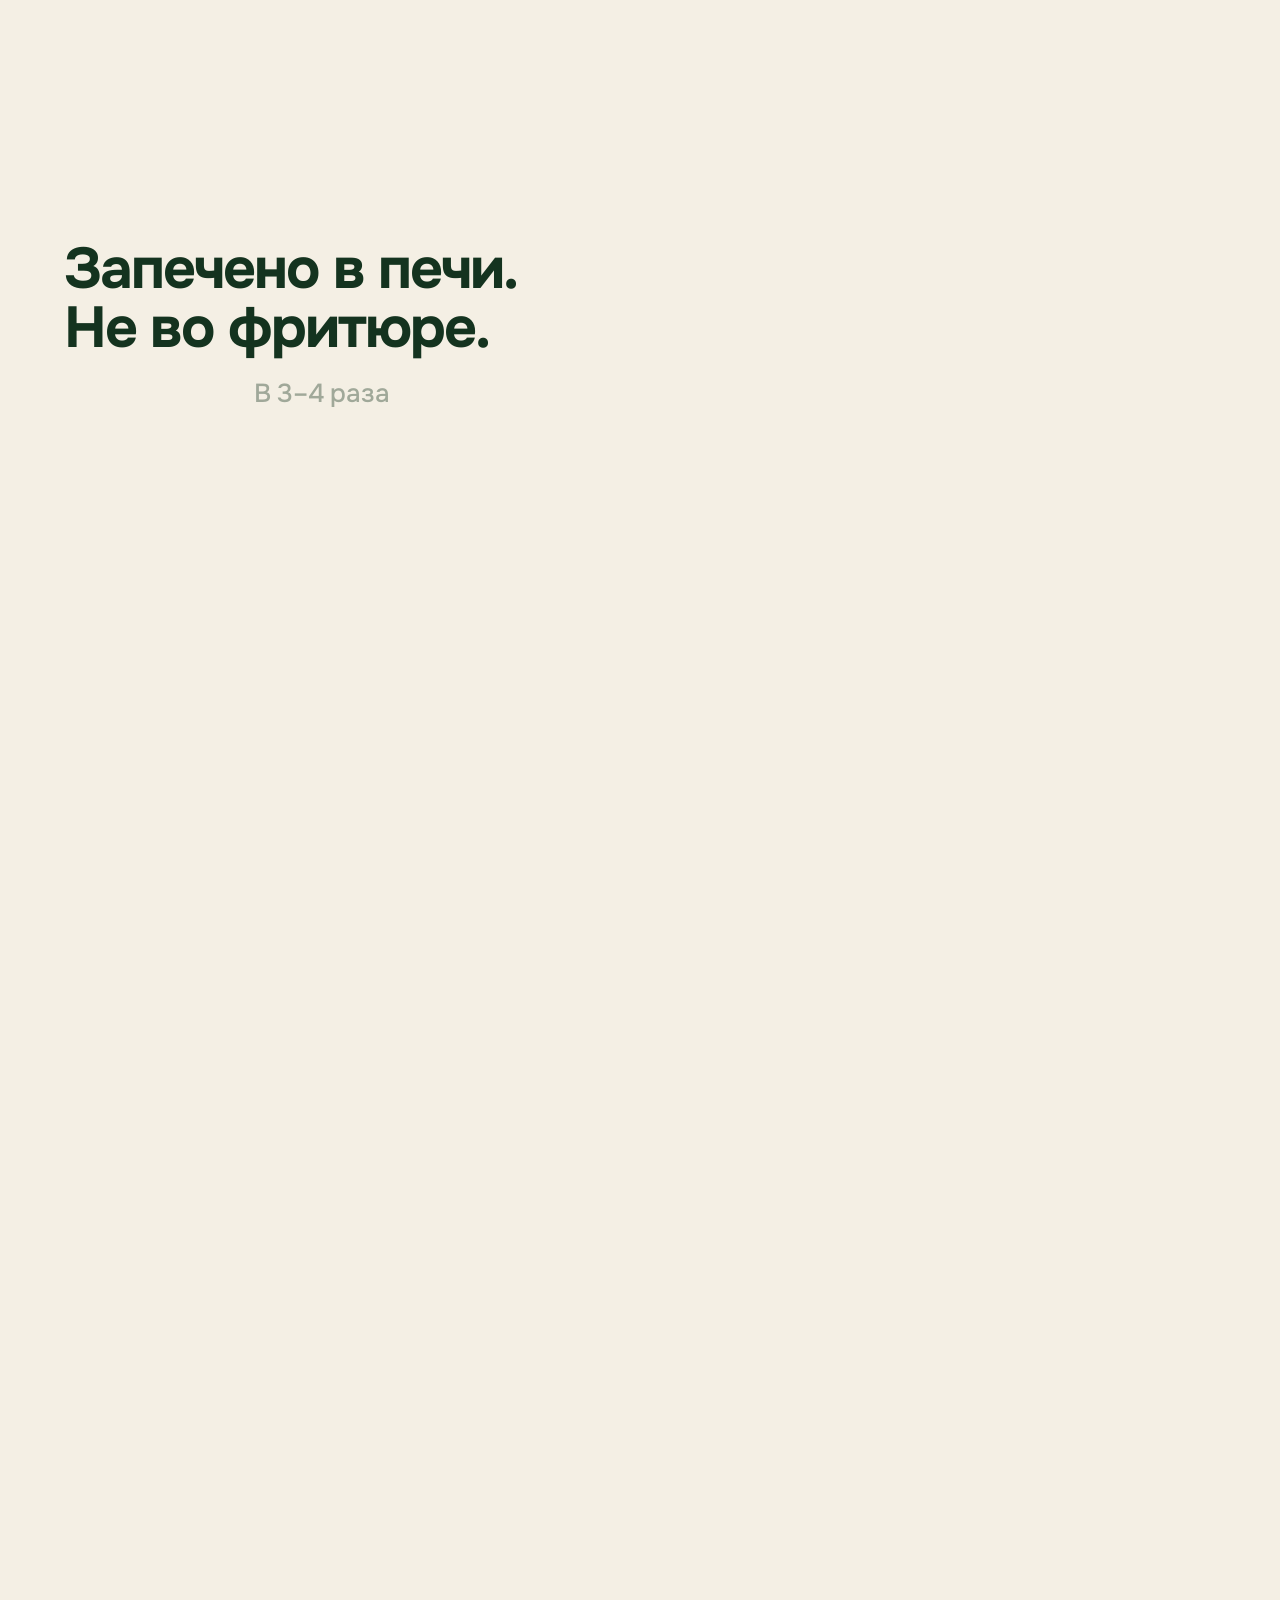
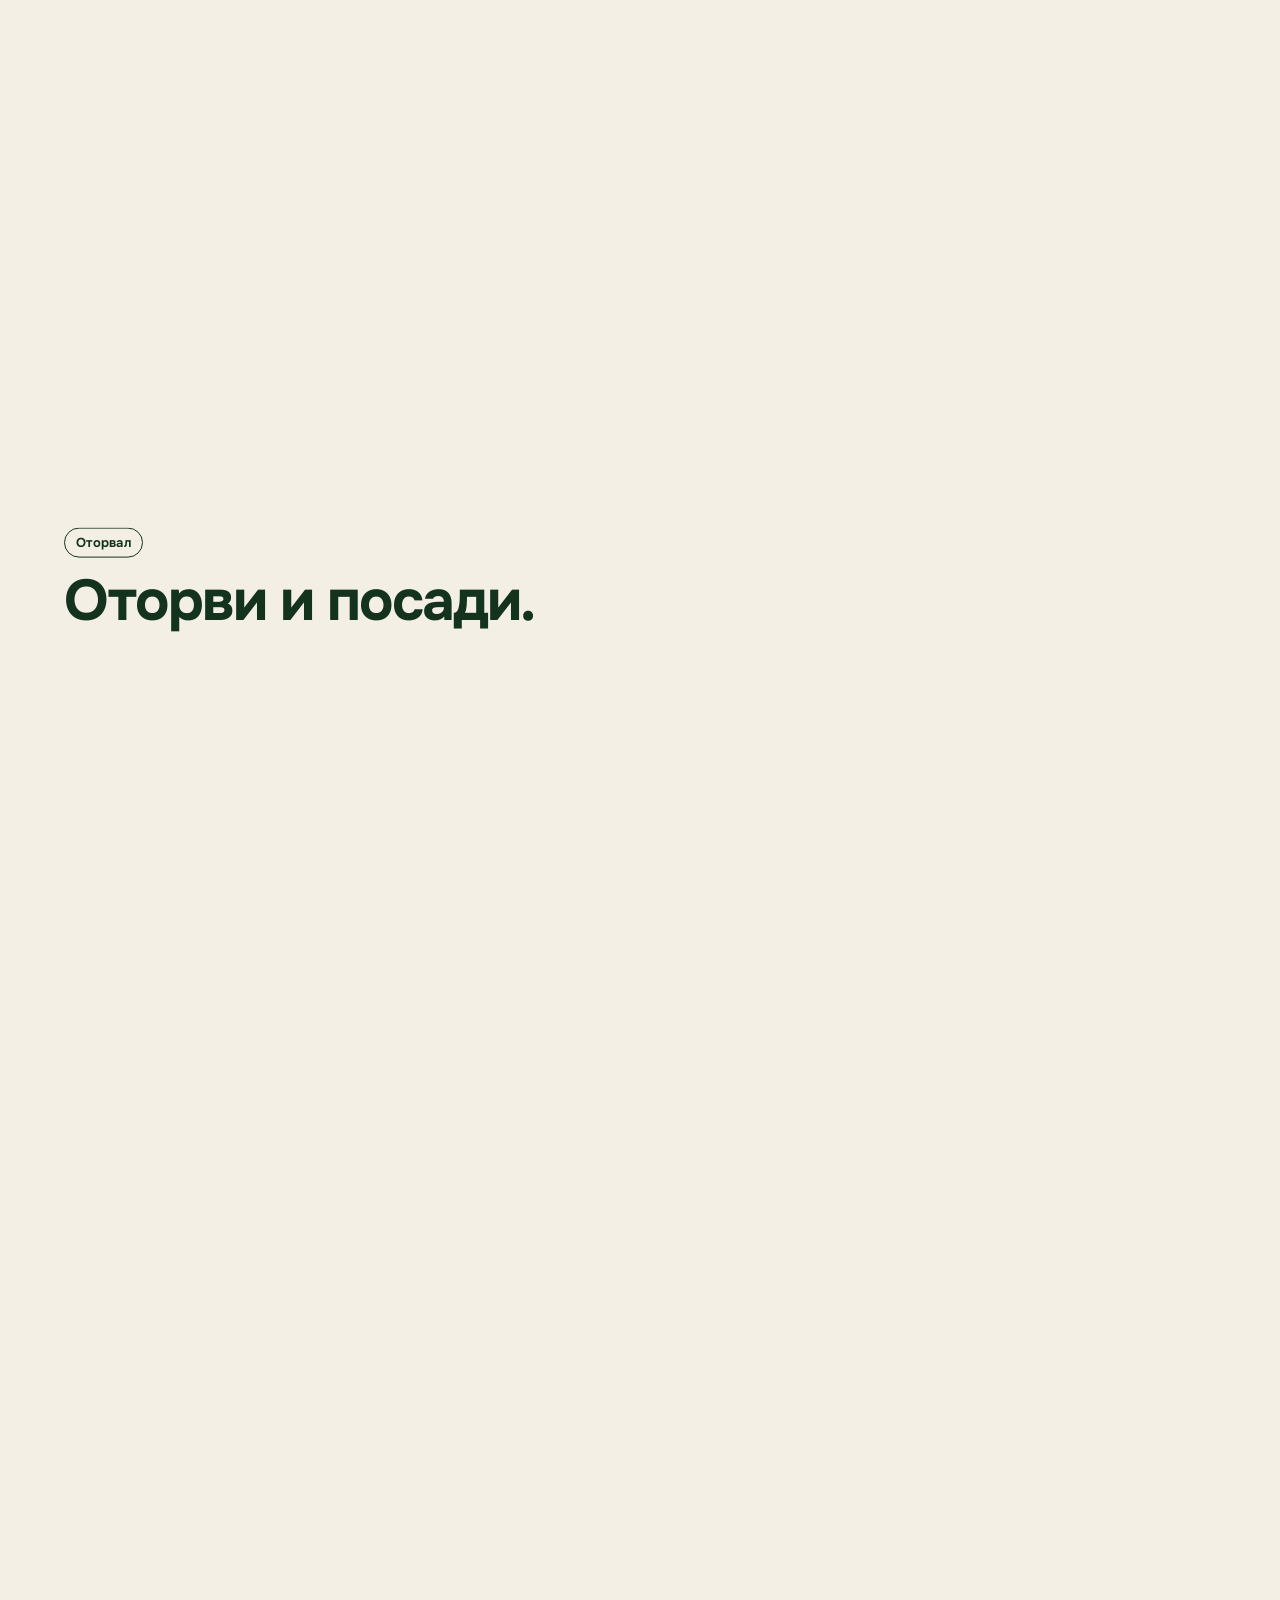
==== commit 55060182: "Пачка сразу в полный размер: заставка совпадает с 3D, без увеличения при загрузке Co-Authored-By: Cl" ====
--- a/index.html
+++ b/index.html
@@ -12,8 +12,8 @@
   <meta property="og:type" content="website">
   <link rel="icon" href="/favicon.svg" type="image/svg+xml">
   <link rel="preload" href="/assets/pack.glb" as="fetch" crossorigin>
-  <script type="module" crossorigin src="/assets/index-DNnmx-Md.js"></script>
-  <link rel="stylesheet" crossorigin href="/assets/index-CE6d73mc.css">
+  <script type="module" crossorigin src="/assets/index-pir0UnCu.js"></script>
+  <link rel="stylesheet" crossorigin href="/assets/index-nzqz0nc1.css">
 </head>
 <body>
   <header class="bar" id="bar">
--- a/assets/index-nzqz0nc1.css
+++ b/assets/index-nzqz0nc1.css
@@ -0,0 +1 @@
+@font-face{font-family:Onest Variable;font-style:normal;font-display:swap;font-weight:100 900;src:url([data-uri]) format("woff2-variations");unicode-range:U+0460-052F,U+1C80-1C88,U+20B4,U+2DE0-2DFF,U+A640-A69F,U+FE2E-FE2F}@font-face{font-family:Onest Variable;font-style:normal;font-display:swap;font-weight:100 900;src:url(/assets/onest-cyrillic-wght-normal-CiQTuMoU.woff2) format("woff2-variations");unicode-range:U+0301,U+0400-045F,U+0490-0491,U+04B0-04B1,U+2116}@font-face{font-family:Onest Variable;font-style:normal;font-display:swap;font-weight:100 900;src:url(/assets/onest-latin-ext-wght-normal-0BME-IPC.woff2) format("woff2-variations");unicode-range:U+0100-02AF,U+0304,U+0308,U+0329,U+1E00-1E9F,U+1EF2-1EFF,U+2020,U+20A0-20AB,U+20AD-20C0,U+2113,U+2C60-2C7F,U+A720-A7FF}@font-face{font-family:Onest Variable;font-style:normal;font-display:swap;font-weight:100 900;src:url(/assets/onest-latin-wght-normal-DJzCSW5i.woff2) format("woff2-variations");unicode-range:U+0000-00FF,U+0131,U+0152-0153,U+02BB-02BC,U+02C6,U+02DA,U+02DC,U+0304,U+0308,U+0329,U+2000-206F,U+2074,U+20AC,U+2122,U+2191,U+2193,U+2212,U+2215,U+FEFF,U+FFFD}:root{--bg: #f4efe4;--ink: #14331f;--ink-soft: rgba(20, 51, 31, .68);--cream: #f6f1e6;--cream-soft: rgba(246, 241, 230, .72);--gutter: 24px}*{box-sizing:border-box;margin:0;padding:0}html{-webkit-text-size-adjust:100%;scroll-behavior:smooth;background:var(--bg)}::-webkit-scrollbar{width:6px;height:6px;background:transparent}::-webkit-scrollbar-track{background:transparent}::-webkit-scrollbar-thumb{background:#80807680;border-radius:6px}::-webkit-scrollbar-thumb:hover{background:#808076cc}@supports not selector(::-webkit-scrollbar){html{scrollbar-width:thin;scrollbar-color:rgba(128,128,118,.5) transparent}}body{background:var(--bg);color:var(--ink);font-family:Onest Variable,system-ui,-apple-system,Segoe UI,sans-serif;font-size:17px;line-height:1.42;-webkit-font-smoothing:antialiased;overflow-x:clip}a{color:inherit}#stage,#poster{position:fixed;top:0;right:0;bottom:0;left:0;width:100%;height:100lvh;z-index:1;pointer-events:none}#stage{opacity:0;transition:opacity .5s}.ready #stage{opacity:1}#poster{inset:auto;object-fit:fill;padding:0;height:130lvh;width:97.55lvh;top:-10.9lvh;left:calc(74.2vw - 49.95lvh);transition:opacity .5s}@media (max-aspect-ratio: 1/1){#poster{height:80.65lvh;width:60.49lvh;top:18.3lvh;left:calc(51vw - 30.97lvh)}}.ready #poster{opacity:0}main{position:relative;z-index:2}.scene{position:relative;height:calc(var(--h) * 1lvh);color:var(--ink)}.scene.dark{color:var(--cream)}.pin{position:sticky;top:0;height:100svh}.stepper,.stepper body{overscroll-behavior:none}.stepper{scroll-behavior:auto}.stepper .pin,.stepper #stage{height:100dvh}.bar{position:fixed;z-index:3;top:0;left:0;right:0;display:flex;justify-content:space-between;align-items:center;padding:max(16px,env(safe-area-inset-top)) var(--gutter) 12px;color:var(--ink);transition:color .4s}.bar.on-dark{color:var(--cream)}.bar:before{content:"";position:absolute;z-index:-1;top:0;right:0;bottom:-26px;left:0;background:linear-gradient(to bottom,var(--bg) 48%,transparent);pointer-events:none}.nb{white-space:nowrap}.mark{font-weight:800;font-size:15px;letter-spacing:.1em;text-decoration:none}.bar-link{font-size:14px;font-weight:500;text-decoration:none;opacity:.72;padding:6px 0}@media (hover: hover){.bar-link:hover{opacity:1}}h1,h2{font-weight:700;letter-spacing:-.035em;line-height:1.02;text-wrap:balance}h1{font-size:clamp(38px,11.2vw,64px)}h2{font-size:clamp(33px,9.2vw,52px)}.big{font-size:clamp(104px,34vw,170px);font-weight:800;letter-spacing:-.055em;line-height:.9;margin-left:-.03em}.lead{font-size:20px;font-weight:500;line-height:1.28;letter-spacing:-.01em;margin-top:12px;text-wrap:balance}.fine{font-size:13.5px;line-height:1.35;margin-top:12px;opacity:.62}.hero-top,.hero-bottom,.beat{will-change:opacity,transform}.hero-top{position:absolute;left:var(--gutter);right:var(--gutter);top:calc(max(16px,env(safe-area-inset-top)) + 54px)}.hero-bottom{position:absolute;left:var(--gutter);right:var(--gutter);bottom:calc(env(safe-area-inset-bottom) + 22px);display:flex;justify-content:space-between;align-items:flex-end;gap:20px}.hero-bottom p{font-size:16px;font-weight:500;line-height:1.25;max-width:13.5em}.hint{flex:none;width:34px;height:54px;border:1.5px solid currentColor;border-radius:18px;opacity:.5;position:relative}.hint:after{content:"";position:absolute;left:50%;top:10px;width:4px;height:10px;margin-left:-2px;border-radius:2px;background:currentColor;animation:hint 1.9s cubic-bezier(.6,0,.3,1) infinite}@keyframes hint{0%{transform:translateY(0);opacity:0}25%{opacity:1}80%{transform:translateY(20px);opacity:0}to{transform:translateY(20px);opacity:0}}.beat{position:absolute;left:var(--gutter);right:var(--gutter);bottom:calc(env(safe-area-inset-bottom) + 30px);opacity:0;visibility:hidden}.beat p:not(.lead,.fine){margin-top:12px;font-size:17px;max-width:26em;text-wrap:pretty;opacity:.78}.beat.scrim:before{content:"";position:absolute;z-index:-1;left:calc(var(--gutter) * -1);right:calc(var(--gutter) * -1);top:-110px;bottom:-200px;background:linear-gradient(to bottom,transparent,var(--bg) 110px);pointer-events:none}.beat>*{opacity:var(--text, 1)}.beat p:not(.lead,.fine){opacity:calc(var(--text, 1) * .78)}.beat .fine{opacity:calc(var(--text, 1) * .62)}.beat.on-soil{color:var(--cream)}.step{display:inline-block;font-size:13px;font-weight:650;letter-spacing:.02em;padding:5px 11px;border-radius:99px;border:1.5px solid currentColor;margin-bottom:14px}.sizes{list-style:none;display:grid;grid-template-columns:1fr 1fr 1fr;gap:8px;margin-top:18px}.sizes li{display:flex;flex-direction:column;gap:2px;padding:12px 11px;border-radius:14px;background:#14331f0f}.sizes li.main{background:var(--ink);color:var(--cream)}.sizes b{font-size:22px;font-weight:750;letter-spacing:-.03em}.sizes span{font-size:12.5px;line-height:1.2;opacity:.75;min-height:2.4em}.sizes em{font-style:normal;font-size:14px;font-weight:650;letter-spacing:-.01em;white-space:nowrap}.formats .fine{margin-top:10px}.final{bottom:calc(env(safe-area-inset-bottom) + 66px)}.cta{display:inline-block;margin-top:20px;padding:15px 22px;border-radius:99px;background:var(--cream);color:var(--ink);font-weight:650;font-size:16px;text-decoration:none;transition:transform .25s cubic-bezier(.2,.8,.2,1)}@media (hover: hover){.cta:hover{transform:scale(1.04)}}.cta:active{transform:scale(.97)}.foot{position:absolute;left:var(--gutter);right:var(--gutter);bottom:calc(env(safe-area-inset-bottom) + 18px);font-size:12px;line-height:1.3;opacity:.5}@media (min-aspect-ratio: 1/1) and (min-width: 760px){:root{--gutter: 5vw}.pin{overflow:clip}body{font-size:19px}.mark{font-size:17px}.bar{padding-top:26px}.bar-link{font-size:15px}h1{font-size:clamp(56px,6vw,104px)}h2{font-size:clamp(44px,4.5vw,78px)}.big{font-size:clamp(130px,15vw,260px)}.lead{font-size:26px;max-width:18em}.fine{font-size:15px;max-width:30em}.hero-top{top:50%;right:auto;width:46vw;translate:0 -58%}.hero-bottom{right:auto;width:46vw;bottom:40px}.hero-bottom p{font-size:19px}.beat{top:50%;bottom:auto;right:auto;width:40vw;translate:0 -50%}.beat.right{left:auto;right:var(--gutter)}.beat.on-soil{color:var(--ink)}.beat p:not(.lead,.fine){font-size:21px}.beat.scrim:before{top:-100vh;bottom:-100vh;left:calc(var(--gutter) * -1);right:-14vw;background:linear-gradient(to right,var(--bg) 62%,transparent)}.formats{width:40vw}.sizes{gap:12px;margin-top:30px}.sizes li{padding:18px 16px;border-radius:18px}.sizes b{font-size:32px}.sizes span{font-size:15px;min-height:0}.sizes em{font-size:17px}.final{width:42vw}.cta{font-size:18px;padding:18px 28px;margin-top:30px}.foot{font-size:13px;bottom:26px}}@media (prefers-reduced-motion: reduce){html{scroll-behavior:auto}.hint:after{animation:none}}
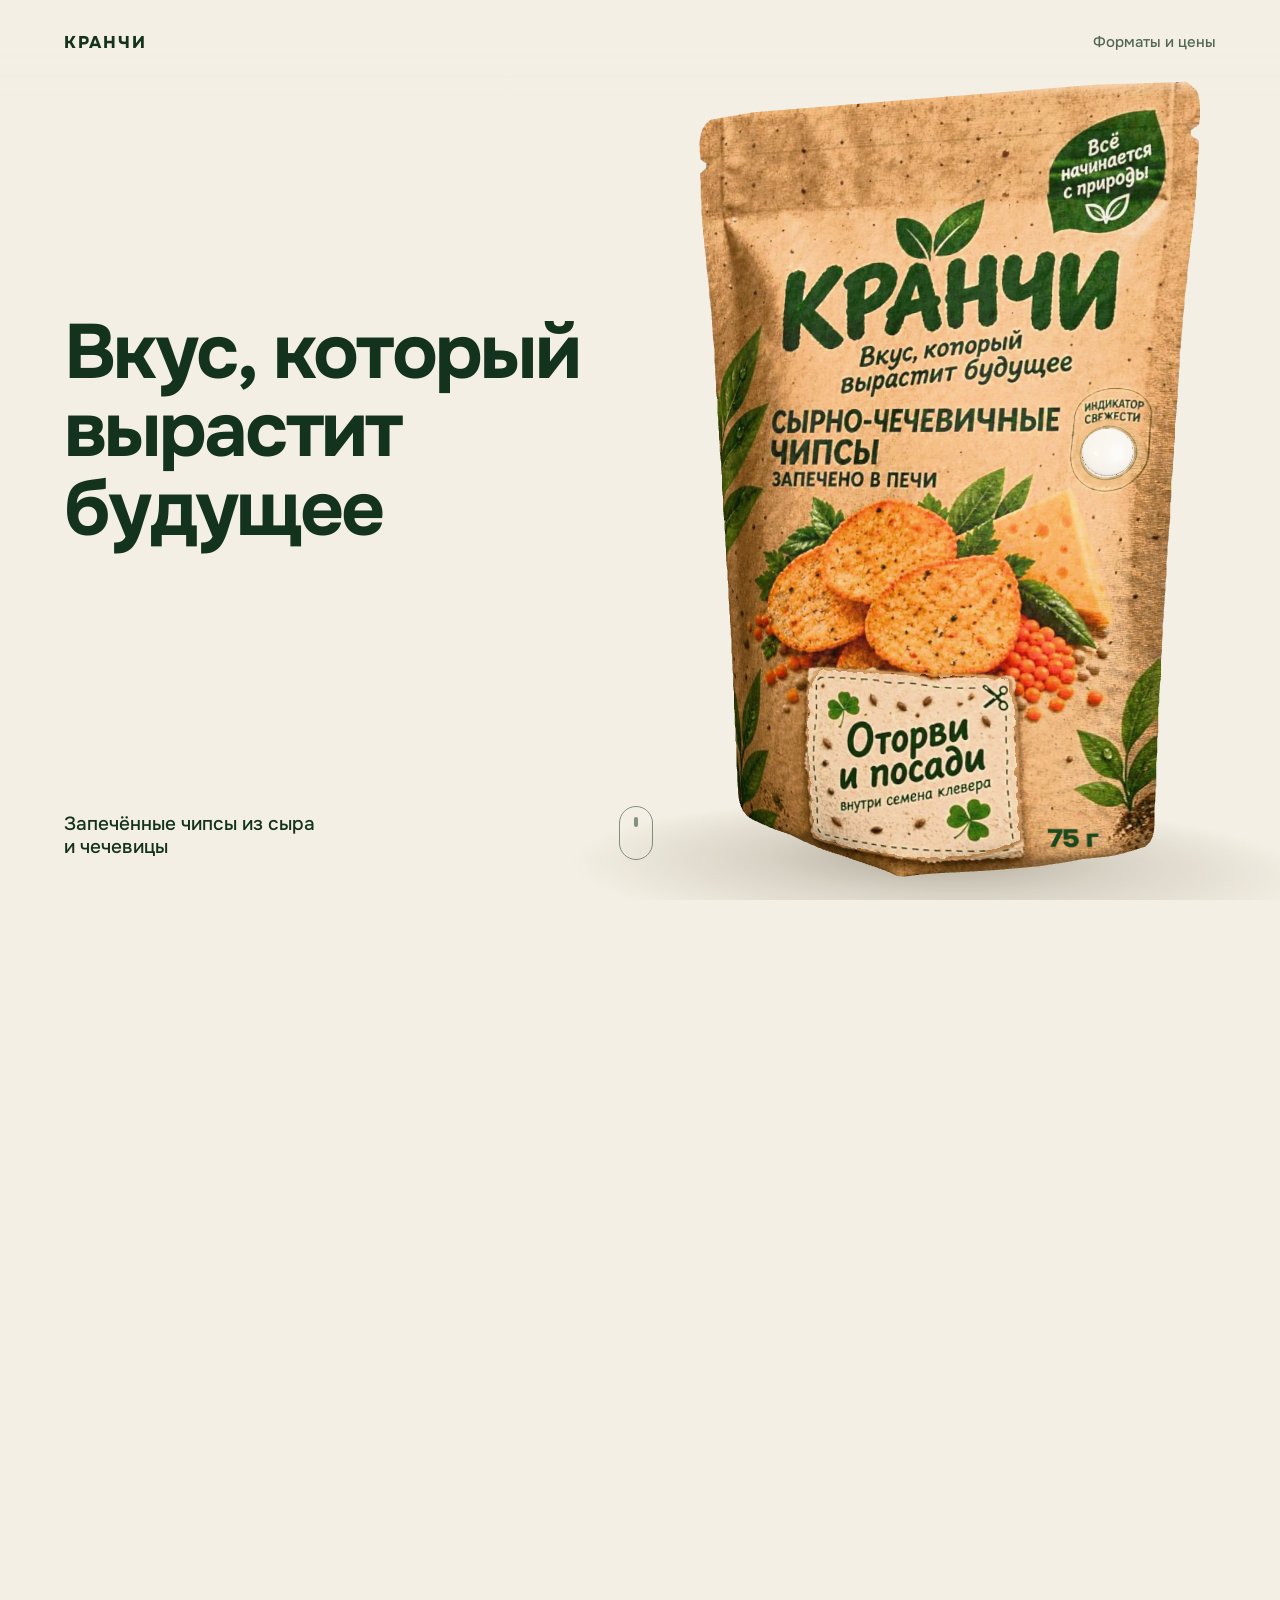
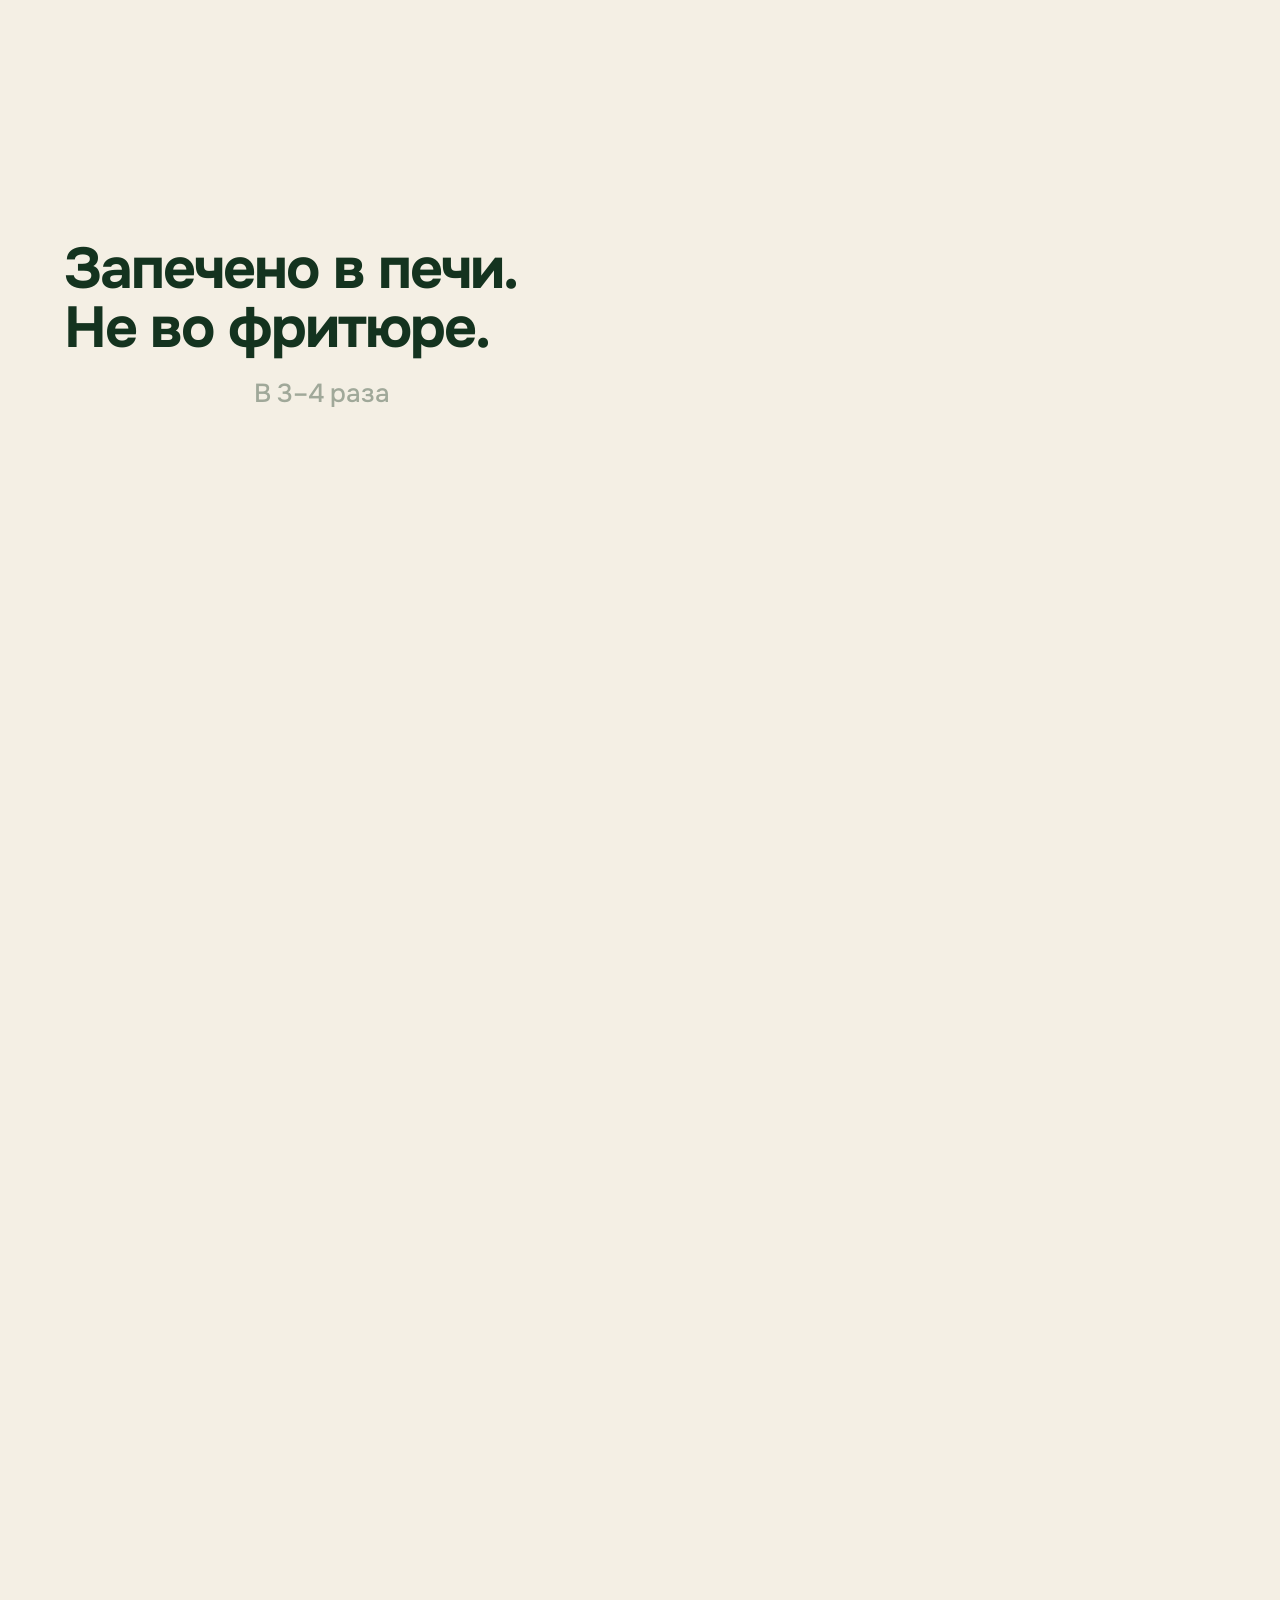
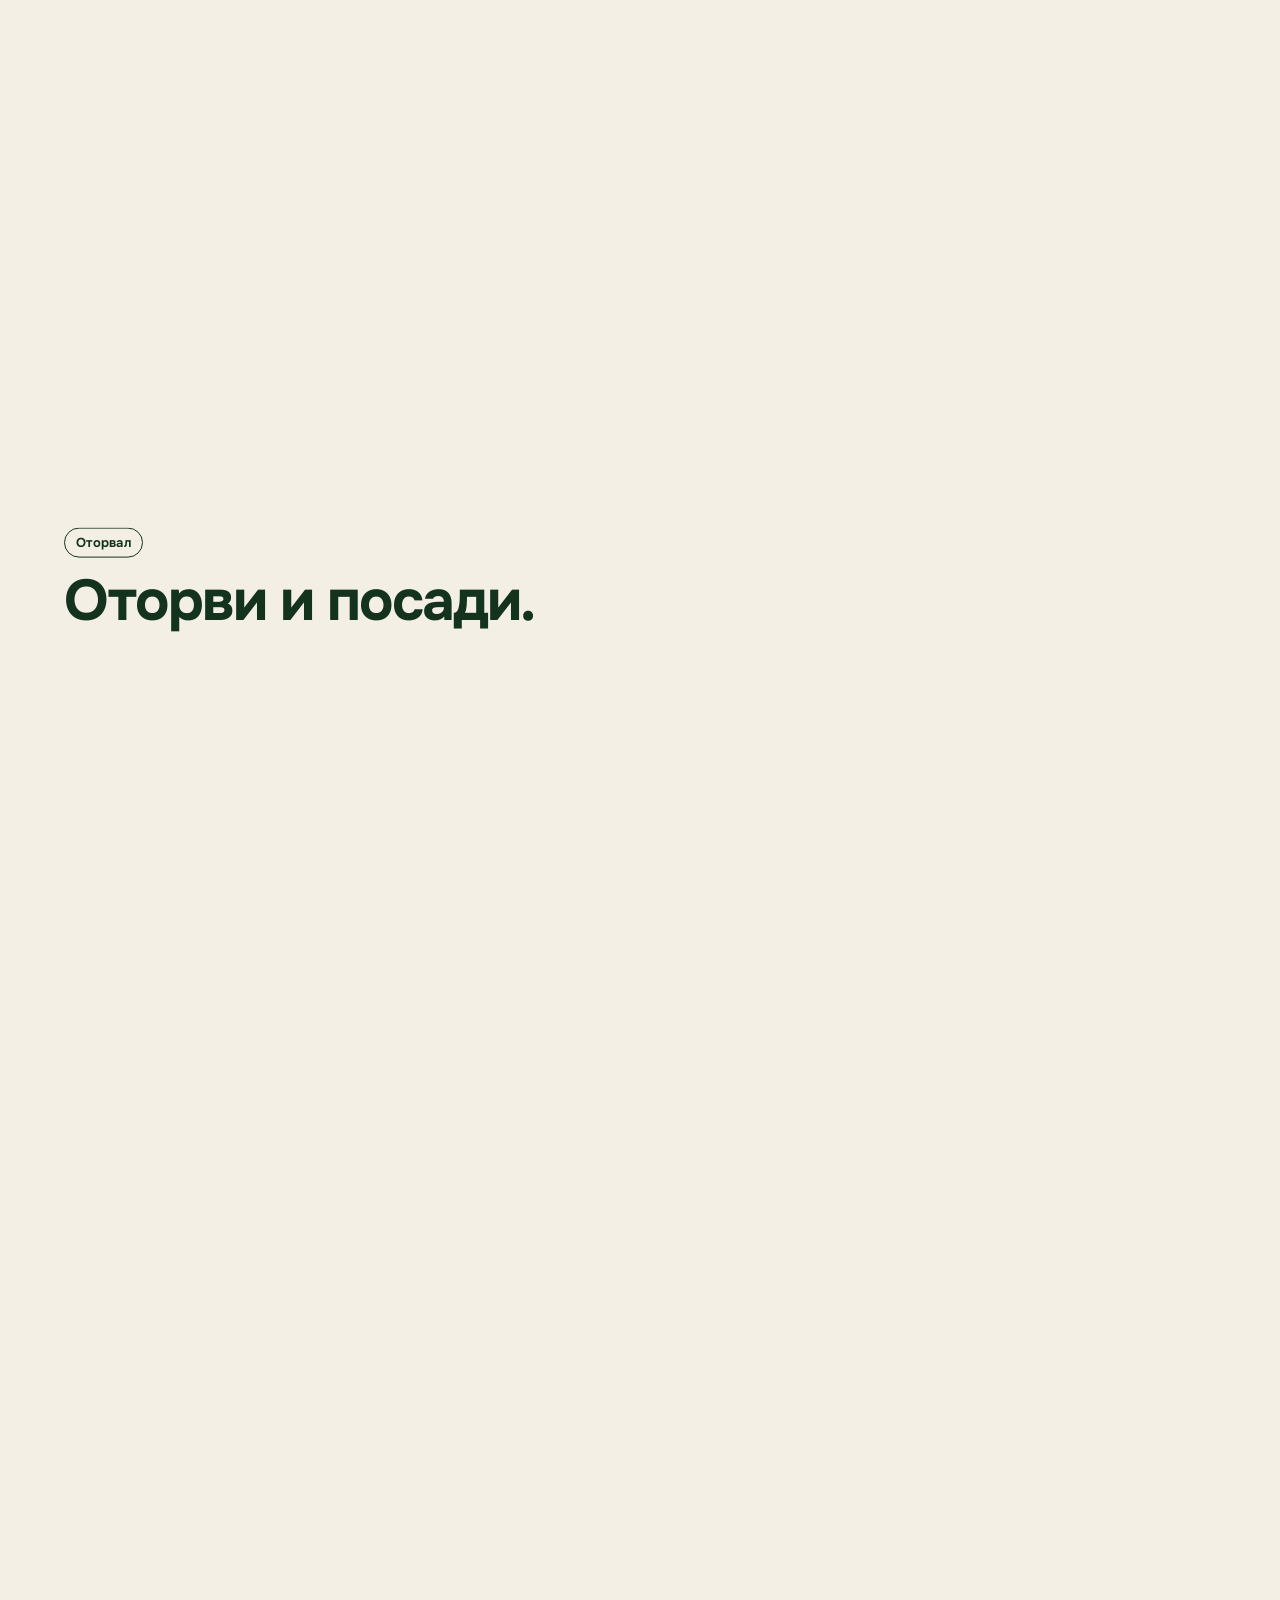
==== commit 6afa73ee: "Неподвижное фото пачки до первого взаимодействия, потом 3D Co-Authored-By: Claude Opus 5.5 <noreply@" ====
--- a/index.html
+++ b/index.html
@@ -12,8 +12,8 @@
   <meta property="og:type" content="website">
   <link rel="icon" href="/favicon.svg" type="image/svg+xml">
   <link rel="preload" href="/assets/pack.glb" as="fetch" crossorigin>
-  <script type="module" crossorigin src="/assets/index-pir0UnCu.js"></script>
-  <link rel="stylesheet" crossorigin href="/assets/index-nzqz0nc1.css">
+  <script type="module" crossorigin src="/assets/index-DOM2jBzH.js"></script>
+  <link rel="stylesheet" crossorigin href="/assets/index-CQB2PjPJ.css">
 </head>
 <body>
   <header class="bar" id="bar">
--- a/assets/index-CQB2PjPJ.css
+++ b/assets/index-CQB2PjPJ.css
@@ -0,0 +1 @@
+@font-face{font-family:Onest Variable;font-style:normal;font-display:swap;font-weight:100 900;src:url([data-uri]) format("woff2-variations");unicode-range:U+0460-052F,U+1C80-1C88,U+20B4,U+2DE0-2DFF,U+A640-A69F,U+FE2E-FE2F}@font-face{font-family:Onest Variable;font-style:normal;font-display:swap;font-weight:100 900;src:url(/assets/onest-cyrillic-wght-normal-CiQTuMoU.woff2) format("woff2-variations");unicode-range:U+0301,U+0400-045F,U+0490-0491,U+04B0-04B1,U+2116}@font-face{font-family:Onest Variable;font-style:normal;font-display:swap;font-weight:100 900;src:url(/assets/onest-latin-ext-wght-normal-0BME-IPC.woff2) format("woff2-variations");unicode-range:U+0100-02AF,U+0304,U+0308,U+0329,U+1E00-1E9F,U+1EF2-1EFF,U+2020,U+20A0-20AB,U+20AD-20C0,U+2113,U+2C60-2C7F,U+A720-A7FF}@font-face{font-family:Onest Variable;font-style:normal;font-display:swap;font-weight:100 900;src:url(/assets/onest-latin-wght-normal-DJzCSW5i.woff2) format("woff2-variations");unicode-range:U+0000-00FF,U+0131,U+0152-0153,U+02BB-02BC,U+02C6,U+02DA,U+02DC,U+0304,U+0308,U+0329,U+2000-206F,U+2074,U+20AC,U+2122,U+2191,U+2193,U+2212,U+2215,U+FEFF,U+FFFD}:root{--bg: #f4efe4;--ink: #14331f;--ink-soft: rgba(20, 51, 31, .68);--cream: #f6f1e6;--cream-soft: rgba(246, 241, 230, .72);--gutter: 24px}*{box-sizing:border-box;margin:0;padding:0}html{-webkit-text-size-adjust:100%;scroll-behavior:smooth;background:var(--bg)}::-webkit-scrollbar{width:6px;height:6px;background:transparent}::-webkit-scrollbar-track{background:transparent}::-webkit-scrollbar-thumb{background:#80807680;border-radius:6px}::-webkit-scrollbar-thumb:hover{background:#808076cc}@supports not selector(::-webkit-scrollbar){html{scrollbar-width:thin;scrollbar-color:rgba(128,128,118,.5) transparent}}body{background:var(--bg);color:var(--ink);font-family:Onest Variable,system-ui,-apple-system,Segoe UI,sans-serif;font-size:17px;line-height:1.42;-webkit-font-smoothing:antialiased;overflow-x:clip}a{color:inherit}#stage,#poster{position:fixed;top:0;right:0;bottom:0;left:0;width:100%;height:100lvh;z-index:1;pointer-events:none}#stage{opacity:0;transition:opacity .35s}.ready #stage{opacity:1}#poster{inset:auto;object-fit:fill;padding:0;height:130lvh;width:97.55lvh;top:-10.9lvh;left:calc(74.2vw - 49.95lvh);transition:opacity .35s}@media (max-aspect-ratio: 1/1){#poster{height:80.65lvh;width:60.49lvh;top:18.3lvh;left:calc(51vw - 30.97lvh)}}.ready #poster{opacity:0}main{position:relative;z-index:2}.scene{position:relative;height:calc(var(--h) * 1lvh);color:var(--ink)}.scene.dark{color:var(--cream)}.pin{position:sticky;top:0;height:100svh}.stepper,.stepper body{overscroll-behavior:none}.stepper{scroll-behavior:auto}.stepper .pin,.stepper #stage{height:100dvh}.bar{position:fixed;z-index:3;top:0;left:0;right:0;display:flex;justify-content:space-between;align-items:center;padding:max(16px,env(safe-area-inset-top)) var(--gutter) 12px;color:var(--ink);transition:color .4s}.bar.on-dark{color:var(--cream)}.bar:before{content:"";position:absolute;z-index:-1;top:0;right:0;bottom:-26px;left:0;background:linear-gradient(to bottom,var(--bg) 48%,transparent);pointer-events:none}.nb{white-space:nowrap}.mark{font-weight:800;font-size:15px;letter-spacing:.1em;text-decoration:none}.bar-link{font-size:14px;font-weight:500;text-decoration:none;opacity:.72;padding:6px 0}@media (hover: hover){.bar-link:hover{opacity:1}}h1,h2{font-weight:700;letter-spacing:-.035em;line-height:1.02;text-wrap:balance}h1{font-size:clamp(38px,11.2vw,64px)}h2{font-size:clamp(33px,9.2vw,52px)}.big{font-size:clamp(104px,34vw,170px);font-weight:800;letter-spacing:-.055em;line-height:.9;margin-left:-.03em}.lead{font-size:20px;font-weight:500;line-height:1.28;letter-spacing:-.01em;margin-top:12px;text-wrap:balance}.fine{font-size:13.5px;line-height:1.35;margin-top:12px;opacity:.62}.hero-top,.hero-bottom,.beat{will-change:opacity,transform}.hero-top{position:absolute;left:var(--gutter);right:var(--gutter);top:calc(max(16px,env(safe-area-inset-top)) + 54px)}.hero-bottom{position:absolute;left:var(--gutter);right:var(--gutter);bottom:calc(env(safe-area-inset-bottom) + 22px);display:flex;justify-content:space-between;align-items:flex-end;gap:20px}.hero-bottom p{font-size:16px;font-weight:500;line-height:1.25;max-width:13.5em}.hint{flex:none;width:34px;height:54px;border:1.5px solid currentColor;border-radius:18px;opacity:.5;position:relative}.hint:after{content:"";position:absolute;left:50%;top:10px;width:4px;height:10px;margin-left:-2px;border-radius:2px;background:currentColor;animation:hint 1.9s cubic-bezier(.6,0,.3,1) infinite}@keyframes hint{0%{transform:translateY(0);opacity:0}25%{opacity:1}80%{transform:translateY(20px);opacity:0}to{transform:translateY(20px);opacity:0}}.beat{position:absolute;left:var(--gutter);right:var(--gutter);bottom:calc(env(safe-area-inset-bottom) + 30px);opacity:0;visibility:hidden}.beat p:not(.lead,.fine){margin-top:12px;font-size:17px;max-width:26em;text-wrap:pretty;opacity:.78}.beat.scrim:before{content:"";position:absolute;z-index:-1;left:calc(var(--gutter) * -1);right:calc(var(--gutter) * -1);top:-110px;bottom:-200px;background:linear-gradient(to bottom,transparent,var(--bg) 110px);pointer-events:none}.beat>*{opacity:var(--text, 1)}.beat p:not(.lead,.fine){opacity:calc(var(--text, 1) * .78)}.beat .fine{opacity:calc(var(--text, 1) * .62)}.beat.on-soil{color:var(--cream)}.step{display:inline-block;font-size:13px;font-weight:650;letter-spacing:.02em;padding:5px 11px;border-radius:99px;border:1.5px solid currentColor;margin-bottom:14px}.sizes{list-style:none;display:grid;grid-template-columns:1fr 1fr 1fr;gap:8px;margin-top:18px}.sizes li{display:flex;flex-direction:column;gap:2px;padding:12px 11px;border-radius:14px;background:#14331f0f}.sizes li.main{background:var(--ink);color:var(--cream)}.sizes b{font-size:22px;font-weight:750;letter-spacing:-.03em}.sizes span{font-size:12.5px;line-height:1.2;opacity:.75;min-height:2.4em}.sizes em{font-style:normal;font-size:14px;font-weight:650;letter-spacing:-.01em;white-space:nowrap}.formats .fine{margin-top:10px}.final{bottom:calc(env(safe-area-inset-bottom) + 66px)}.cta{display:inline-block;margin-top:20px;padding:15px 22px;border-radius:99px;background:var(--cream);color:var(--ink);font-weight:650;font-size:16px;text-decoration:none;transition:transform .25s cubic-bezier(.2,.8,.2,1)}@media (hover: hover){.cta:hover{transform:scale(1.04)}}.cta:active{transform:scale(.97)}.foot{position:absolute;left:var(--gutter);right:var(--gutter);bottom:calc(env(safe-area-inset-bottom) + 18px);font-size:12px;line-height:1.3;opacity:.5}@media (min-aspect-ratio: 1/1) and (min-width: 760px){:root{--gutter: 5vw}.pin{overflow:clip}body{font-size:19px}.mark{font-size:17px}.bar{padding-top:26px}.bar-link{font-size:15px}h1{font-size:clamp(56px,6vw,104px)}h2{font-size:clamp(44px,4.5vw,78px)}.big{font-size:clamp(130px,15vw,260px)}.lead{font-size:26px;max-width:18em}.fine{font-size:15px;max-width:30em}.hero-top{top:50%;right:auto;width:46vw;translate:0 -58%}.hero-bottom{right:auto;width:46vw;bottom:40px}.hero-bottom p{font-size:19px}.beat{top:50%;bottom:auto;right:auto;width:40vw;translate:0 -50%}.beat.right{left:auto;right:var(--gutter)}.beat.on-soil{color:var(--ink)}.beat p:not(.lead,.fine){font-size:21px}.beat.scrim:before{top:-100vh;bottom:-100vh;left:calc(var(--gutter) * -1);right:-14vw;background:linear-gradient(to right,var(--bg) 62%,transparent)}.formats{width:40vw}.sizes{gap:12px;margin-top:30px}.sizes li{padding:18px 16px;border-radius:18px}.sizes b{font-size:32px}.sizes span{font-size:15px;min-height:0}.sizes em{font-size:17px}.final{width:42vw}.cta{font-size:18px;padding:18px 28px;margin-top:30px}.foot{font-size:13px;bottom:26px}}@media (prefers-reduced-motion: reduce){html{scroll-behavior:auto}.hint:after{animation:none}}
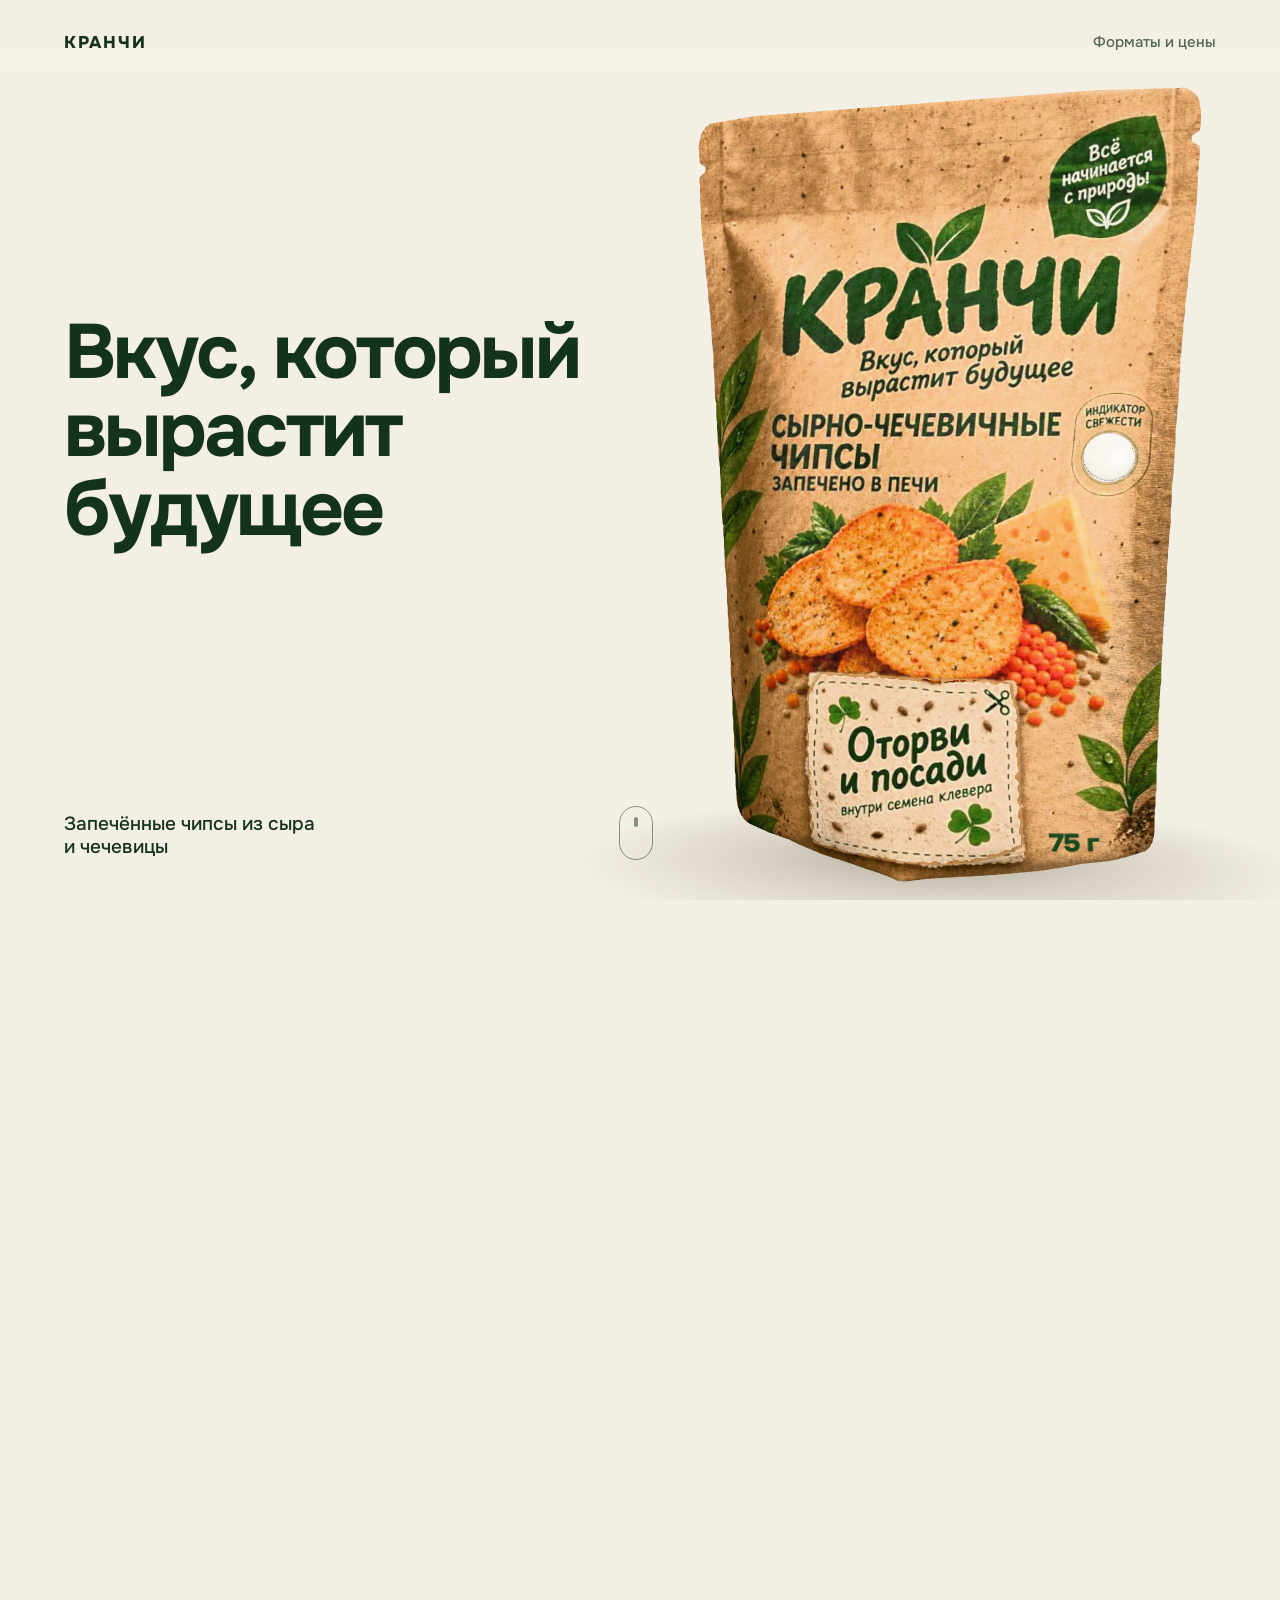
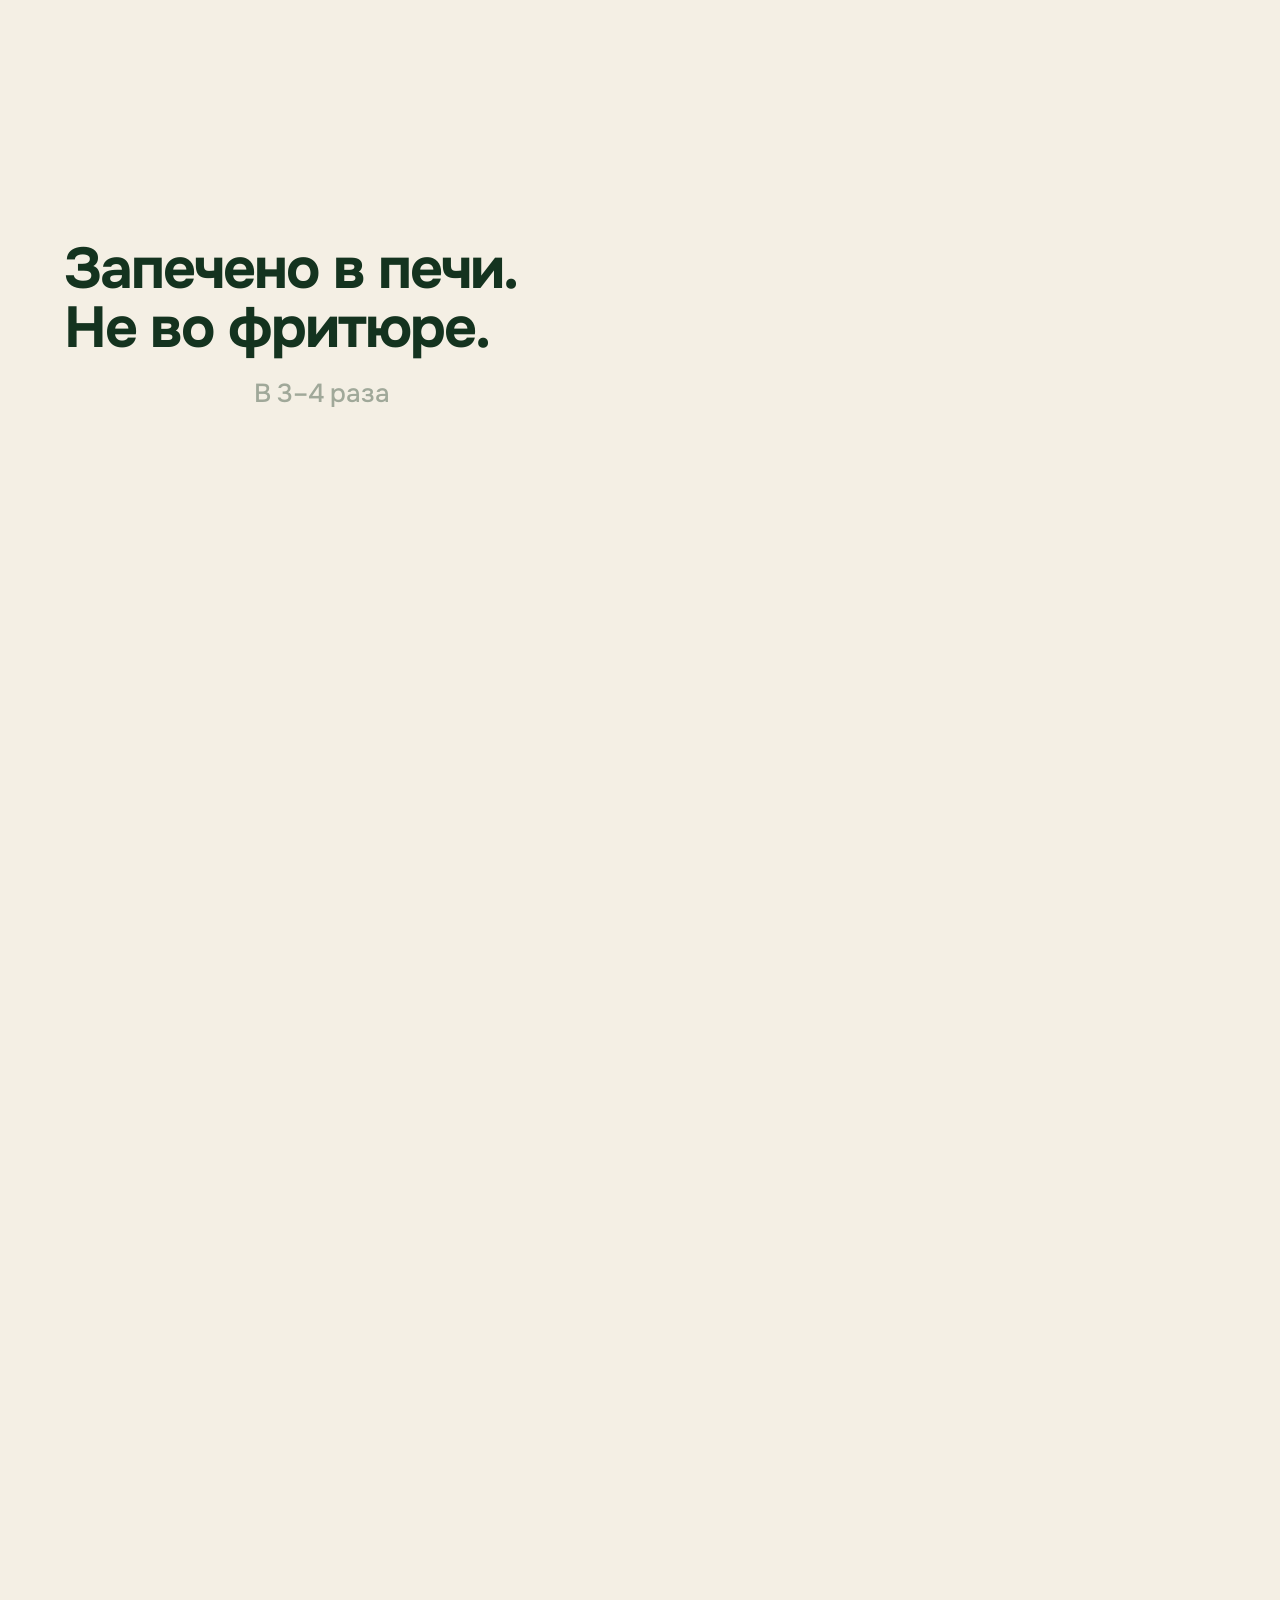
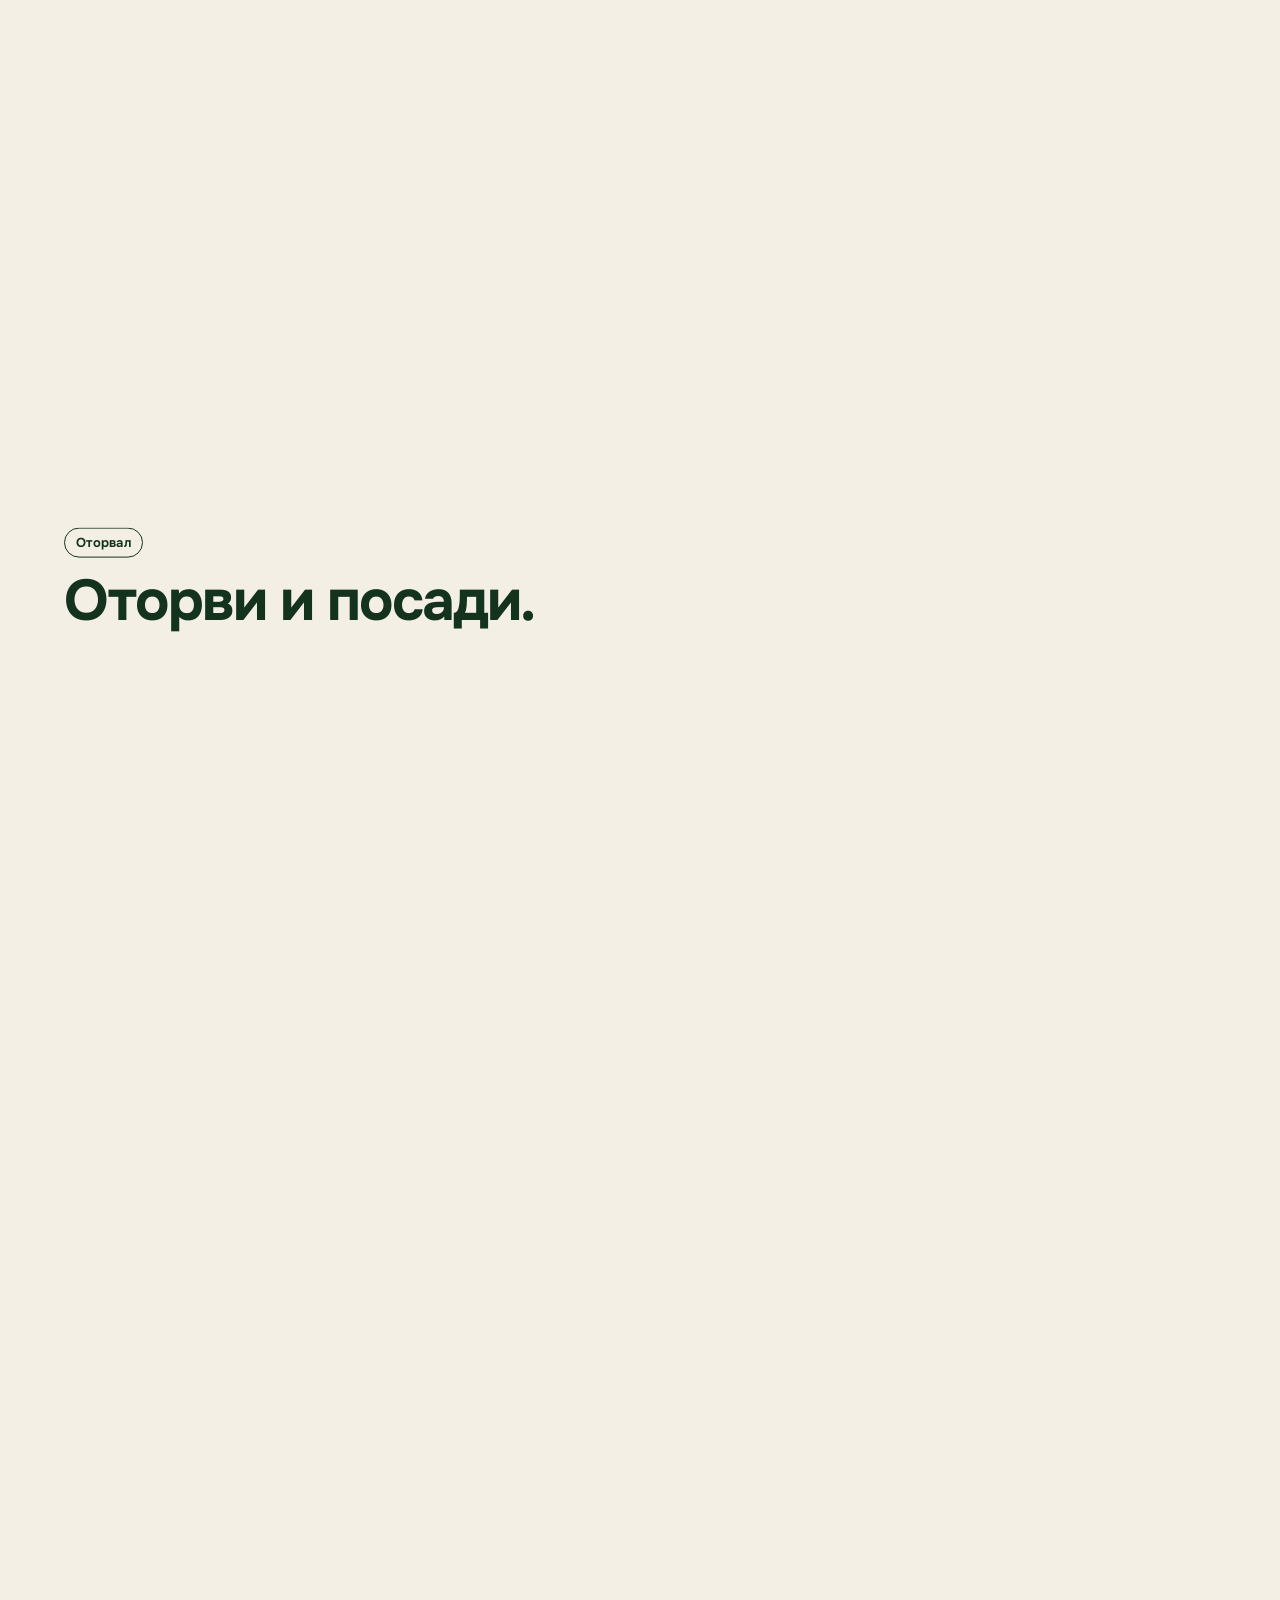
==== commit 0b83ab7c: "Без подмены картинки: пачка появляется один раз и стоит неподвижно до взаимодействия Co-Authored-By:" ====
--- a/index.html
+++ b/index.html
@@ -12,8 +12,8 @@
   <meta property="og:type" content="website">
   <link rel="icon" href="/favicon.svg" type="image/svg+xml">
   <link rel="preload" href="/assets/pack.glb" as="fetch" crossorigin>
-  <script type="module" crossorigin src="/assets/index-DOM2jBzH.js"></script>
-  <link rel="stylesheet" crossorigin href="/assets/index-CQB2PjPJ.css">
+  <script type="module" crossorigin src="/assets/index-CmO5KKcT.js"></script>
+  <link rel="stylesheet" crossorigin href="/assets/index-D3pBPRTE.css">
 </head>
 <body>
   <header class="bar" id="bar">
--- a/assets/index-D3pBPRTE.css
+++ b/assets/index-D3pBPRTE.css
@@ -0,0 +1 @@
+@font-face{font-family:Onest Variable;font-style:normal;font-display:swap;font-weight:100 900;src:url([data-uri]) format("woff2-variations");unicode-range:U+0460-052F,U+1C80-1C88,U+20B4,U+2DE0-2DFF,U+A640-A69F,U+FE2E-FE2F}@font-face{font-family:Onest Variable;font-style:normal;font-display:swap;font-weight:100 900;src:url(/assets/onest-cyrillic-wght-normal-CiQTuMoU.woff2) format("woff2-variations");unicode-range:U+0301,U+0400-045F,U+0490-0491,U+04B0-04B1,U+2116}@font-face{font-family:Onest Variable;font-style:normal;font-display:swap;font-weight:100 900;src:url(/assets/onest-latin-ext-wght-normal-0BME-IPC.woff2) format("woff2-variations");unicode-range:U+0100-02AF,U+0304,U+0308,U+0329,U+1E00-1E9F,U+1EF2-1EFF,U+2020,U+20A0-20AB,U+20AD-20C0,U+2113,U+2C60-2C7F,U+A720-A7FF}@font-face{font-family:Onest Variable;font-style:normal;font-display:swap;font-weight:100 900;src:url(/assets/onest-latin-wght-normal-DJzCSW5i.woff2) format("woff2-variations");unicode-range:U+0000-00FF,U+0131,U+0152-0153,U+02BB-02BC,U+02C6,U+02DA,U+02DC,U+0304,U+0308,U+0329,U+2000-206F,U+2074,U+20AC,U+2122,U+2191,U+2193,U+2212,U+2215,U+FEFF,U+FFFD}:root{--bg: #f4efe4;--ink: #14331f;--ink-soft: rgba(20, 51, 31, .68);--cream: #f6f1e6;--cream-soft: rgba(246, 241, 230, .72);--gutter: 24px}*{box-sizing:border-box;margin:0;padding:0}html{-webkit-text-size-adjust:100%;scroll-behavior:smooth;background:var(--bg)}::-webkit-scrollbar{width:6px;height:6px;background:transparent}::-webkit-scrollbar-track{background:transparent}::-webkit-scrollbar-thumb{background:#80807680;border-radius:6px}::-webkit-scrollbar-thumb:hover{background:#808076cc}@supports not selector(::-webkit-scrollbar){html{scrollbar-width:thin;scrollbar-color:rgba(128,128,118,.5) transparent}}body{background:var(--bg);color:var(--ink);font-family:Onest Variable,system-ui,-apple-system,Segoe UI,sans-serif;font-size:17px;line-height:1.42;-webkit-font-smoothing:antialiased;overflow-x:clip}a{color:inherit}#stage,#poster{position:fixed;top:0;right:0;bottom:0;left:0;width:100%;height:100lvh;z-index:1;pointer-events:none}#stage{opacity:0;transition:opacity .35s}.ready #stage{opacity:1}#poster{inset:auto;object-fit:fill;padding:0;height:130lvh;width:97.55lvh;top:-10.9lvh;left:calc(74.2vw - 49.95lvh);transition:opacity .35s}@media (max-aspect-ratio: 1/1){#poster{height:80.65lvh;width:60.49lvh;top:18.3lvh;left:calc(51vw - 30.97lvh)}}#poster{opacity:0}.no3d #poster{opacity:1}main{position:relative;z-index:2}.scene{position:relative;height:calc(var(--h) * 1lvh);color:var(--ink)}.scene.dark{color:var(--cream)}.pin{position:sticky;top:0;height:100svh}.stepper,.stepper body{overscroll-behavior:none}.stepper{scroll-behavior:auto}.stepper .pin,.stepper #stage{height:100dvh}.bar{position:fixed;z-index:3;top:0;left:0;right:0;display:flex;justify-content:space-between;align-items:center;padding:max(16px,env(safe-area-inset-top)) var(--gutter) 12px;color:var(--ink);transition:color .4s}.bar.on-dark{color:var(--cream)}.bar:before{content:"";position:absolute;z-index:-1;top:0;right:0;bottom:-26px;left:0;background:linear-gradient(to bottom,var(--bg) 48%,transparent);pointer-events:none}.nb{white-space:nowrap}.mark{font-weight:800;font-size:15px;letter-spacing:.1em;text-decoration:none}.bar-link{font-size:14px;font-weight:500;text-decoration:none;opacity:.72;padding:6px 0}@media (hover: hover){.bar-link:hover{opacity:1}}h1,h2{font-weight:700;letter-spacing:-.035em;line-height:1.02;text-wrap:balance}h1{font-size:clamp(38px,11.2vw,64px)}h2{font-size:clamp(33px,9.2vw,52px)}.big{font-size:clamp(104px,34vw,170px);font-weight:800;letter-spacing:-.055em;line-height:.9;margin-left:-.03em}.lead{font-size:20px;font-weight:500;line-height:1.28;letter-spacing:-.01em;margin-top:12px;text-wrap:balance}.fine{font-size:13.5px;line-height:1.35;margin-top:12px;opacity:.62}.hero-top,.hero-bottom,.beat{will-change:opacity,transform}.hero-top{position:absolute;left:var(--gutter);right:var(--gutter);top:calc(max(16px,env(safe-area-inset-top)) + 54px)}.hero-bottom{position:absolute;left:var(--gutter);right:var(--gutter);bottom:calc(env(safe-area-inset-bottom) + 22px);display:flex;justify-content:space-between;align-items:flex-end;gap:20px}.hero-bottom p{font-size:16px;font-weight:500;line-height:1.25;max-width:13.5em}.hint{flex:none;width:34px;height:54px;border:1.5px solid currentColor;border-radius:18px;opacity:.5;position:relative}.hint:after{content:"";position:absolute;left:50%;top:10px;width:4px;height:10px;margin-left:-2px;border-radius:2px;background:currentColor;animation:hint 1.9s cubic-bezier(.6,0,.3,1) infinite}@keyframes hint{0%{transform:translateY(0);opacity:0}25%{opacity:1}80%{transform:translateY(20px);opacity:0}to{transform:translateY(20px);opacity:0}}.beat{position:absolute;left:var(--gutter);right:var(--gutter);bottom:calc(env(safe-area-inset-bottom) + 30px);opacity:0;visibility:hidden}.beat p:not(.lead,.fine){margin-top:12px;font-size:17px;max-width:26em;text-wrap:pretty;opacity:.78}.beat.scrim:before{content:"";position:absolute;z-index:-1;left:calc(var(--gutter) * -1);right:calc(var(--gutter) * -1);top:-110px;bottom:-200px;background:linear-gradient(to bottom,transparent,var(--bg) 110px);pointer-events:none}.beat>*{opacity:var(--text, 1)}.beat p:not(.lead,.fine){opacity:calc(var(--text, 1) * .78)}.beat .fine{opacity:calc(var(--text, 1) * .62)}.beat.on-soil{color:var(--cream)}.step{display:inline-block;font-size:13px;font-weight:650;letter-spacing:.02em;padding:5px 11px;border-radius:99px;border:1.5px solid currentColor;margin-bottom:14px}.sizes{list-style:none;display:grid;grid-template-columns:1fr 1fr 1fr;gap:8px;margin-top:18px}.sizes li{display:flex;flex-direction:column;gap:2px;padding:12px 11px;border-radius:14px;background:#14331f0f}.sizes li.main{background:var(--ink);color:var(--cream)}.sizes b{font-size:22px;font-weight:750;letter-spacing:-.03em}.sizes span{font-size:12.5px;line-height:1.2;opacity:.75;min-height:2.4em}.sizes em{font-style:normal;font-size:14px;font-weight:650;letter-spacing:-.01em;white-space:nowrap}.formats .fine{margin-top:10px}.final{bottom:calc(env(safe-area-inset-bottom) + 66px)}.cta{display:inline-block;margin-top:20px;padding:15px 22px;border-radius:99px;background:var(--cream);color:var(--ink);font-weight:650;font-size:16px;text-decoration:none;transition:transform .25s cubic-bezier(.2,.8,.2,1)}@media (hover: hover){.cta:hover{transform:scale(1.04)}}.cta:active{transform:scale(.97)}.foot{position:absolute;left:var(--gutter);right:var(--gutter);bottom:calc(env(safe-area-inset-bottom) + 18px);font-size:12px;line-height:1.3;opacity:.5}@media (min-aspect-ratio: 1/1) and (min-width: 760px){:root{--gutter: 5vw}.pin{overflow:clip}body{font-size:19px}.mark{font-size:17px}.bar{padding-top:26px}.bar-link{font-size:15px}h1{font-size:clamp(56px,6vw,104px)}h2{font-size:clamp(44px,4.5vw,78px)}.big{font-size:clamp(130px,15vw,260px)}.lead{font-size:26px;max-width:18em}.fine{font-size:15px;max-width:30em}.hero-top{top:50%;right:auto;width:46vw;translate:0 -58%}.hero-bottom{right:auto;width:46vw;bottom:40px}.hero-bottom p{font-size:19px}.beat{top:50%;bottom:auto;right:auto;width:40vw;translate:0 -50%}.beat.right{left:auto;right:var(--gutter)}.beat.on-soil{color:var(--ink)}.beat p:not(.lead,.fine){font-size:21px}.beat.scrim:before{top:-100vh;bottom:-100vh;left:calc(var(--gutter) * -1);right:-14vw;background:linear-gradient(to right,var(--bg) 62%,transparent)}.formats{width:40vw}.sizes{gap:12px;margin-top:30px}.sizes li{padding:18px 16px;border-radius:18px}.sizes b{font-size:32px}.sizes span{font-size:15px;min-height:0}.sizes em{font-size:17px}.final{width:42vw}.cta{font-size:18px;padding:18px 28px;margin-top:30px}.foot{font-size:13px;bottom:26px}}@media (prefers-reduced-motion: reduce){html{scroll-behavior:auto}.hint:after{animation:none}}
